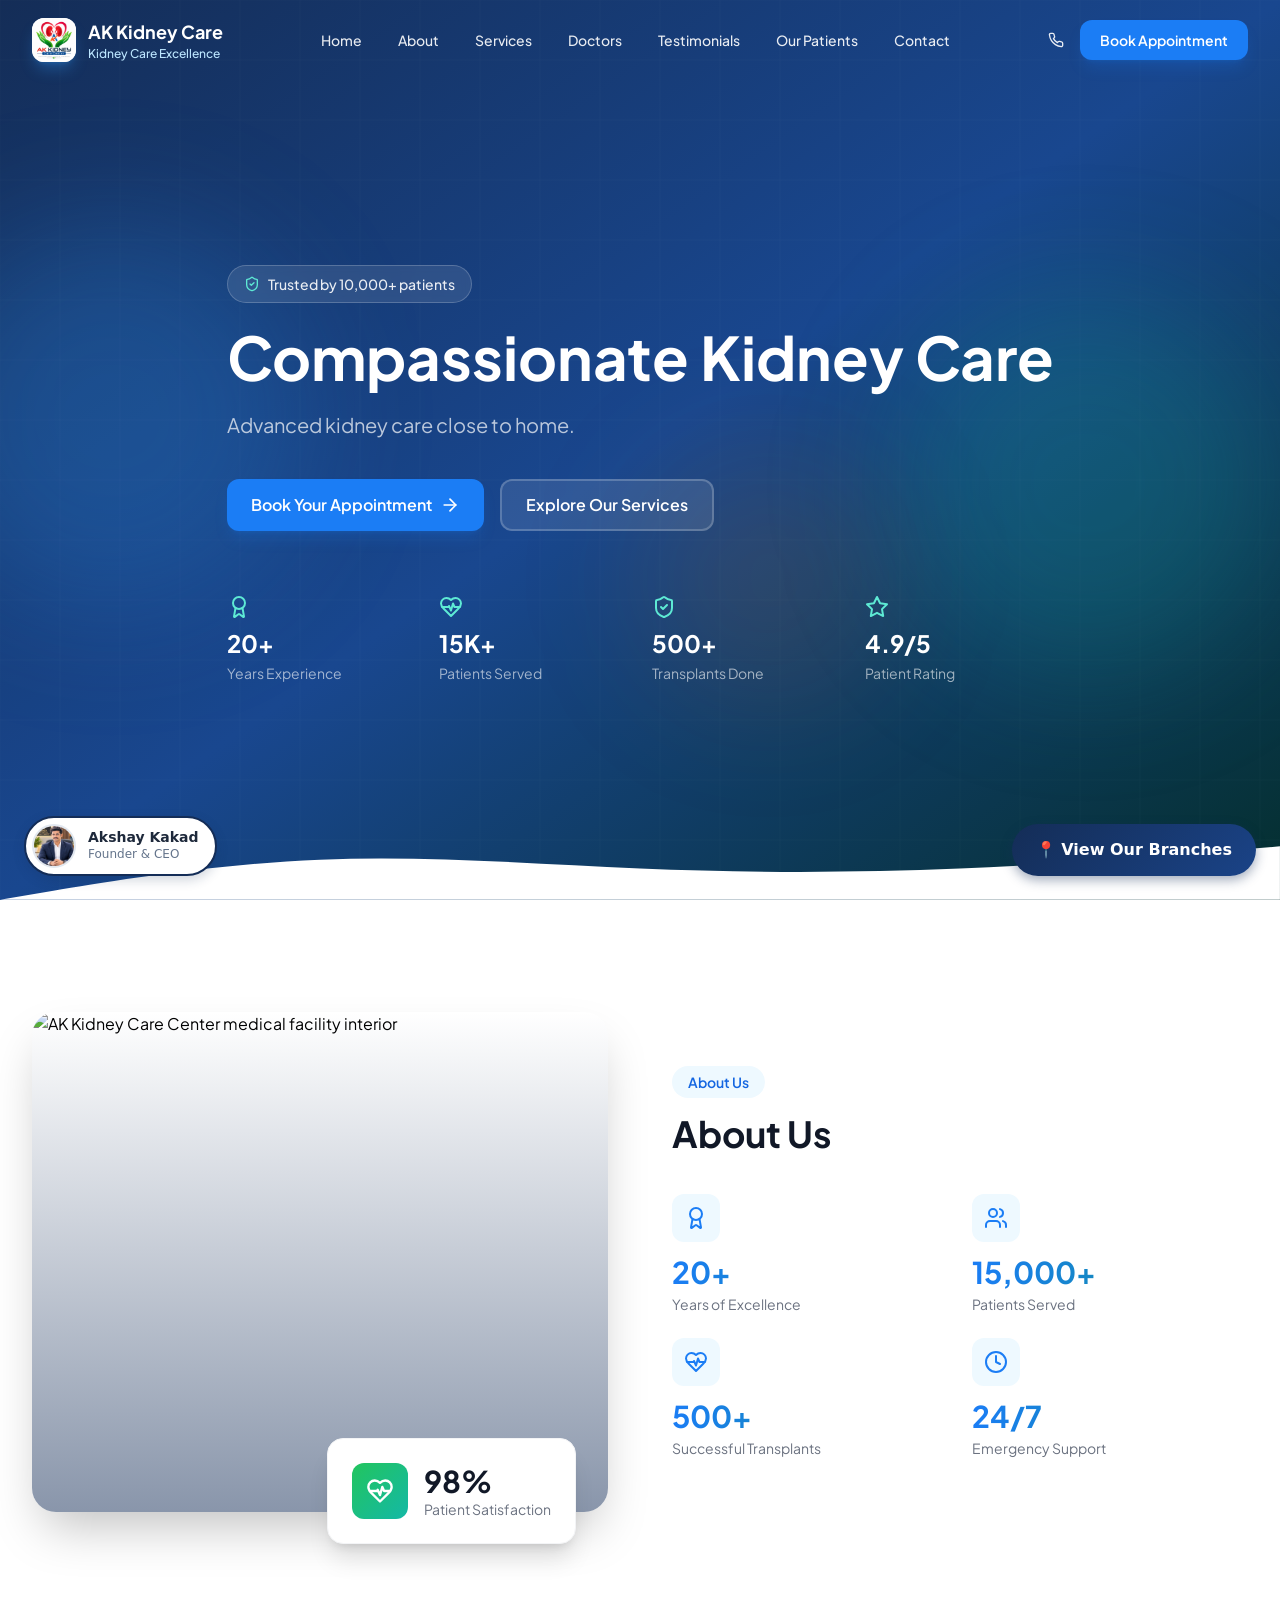
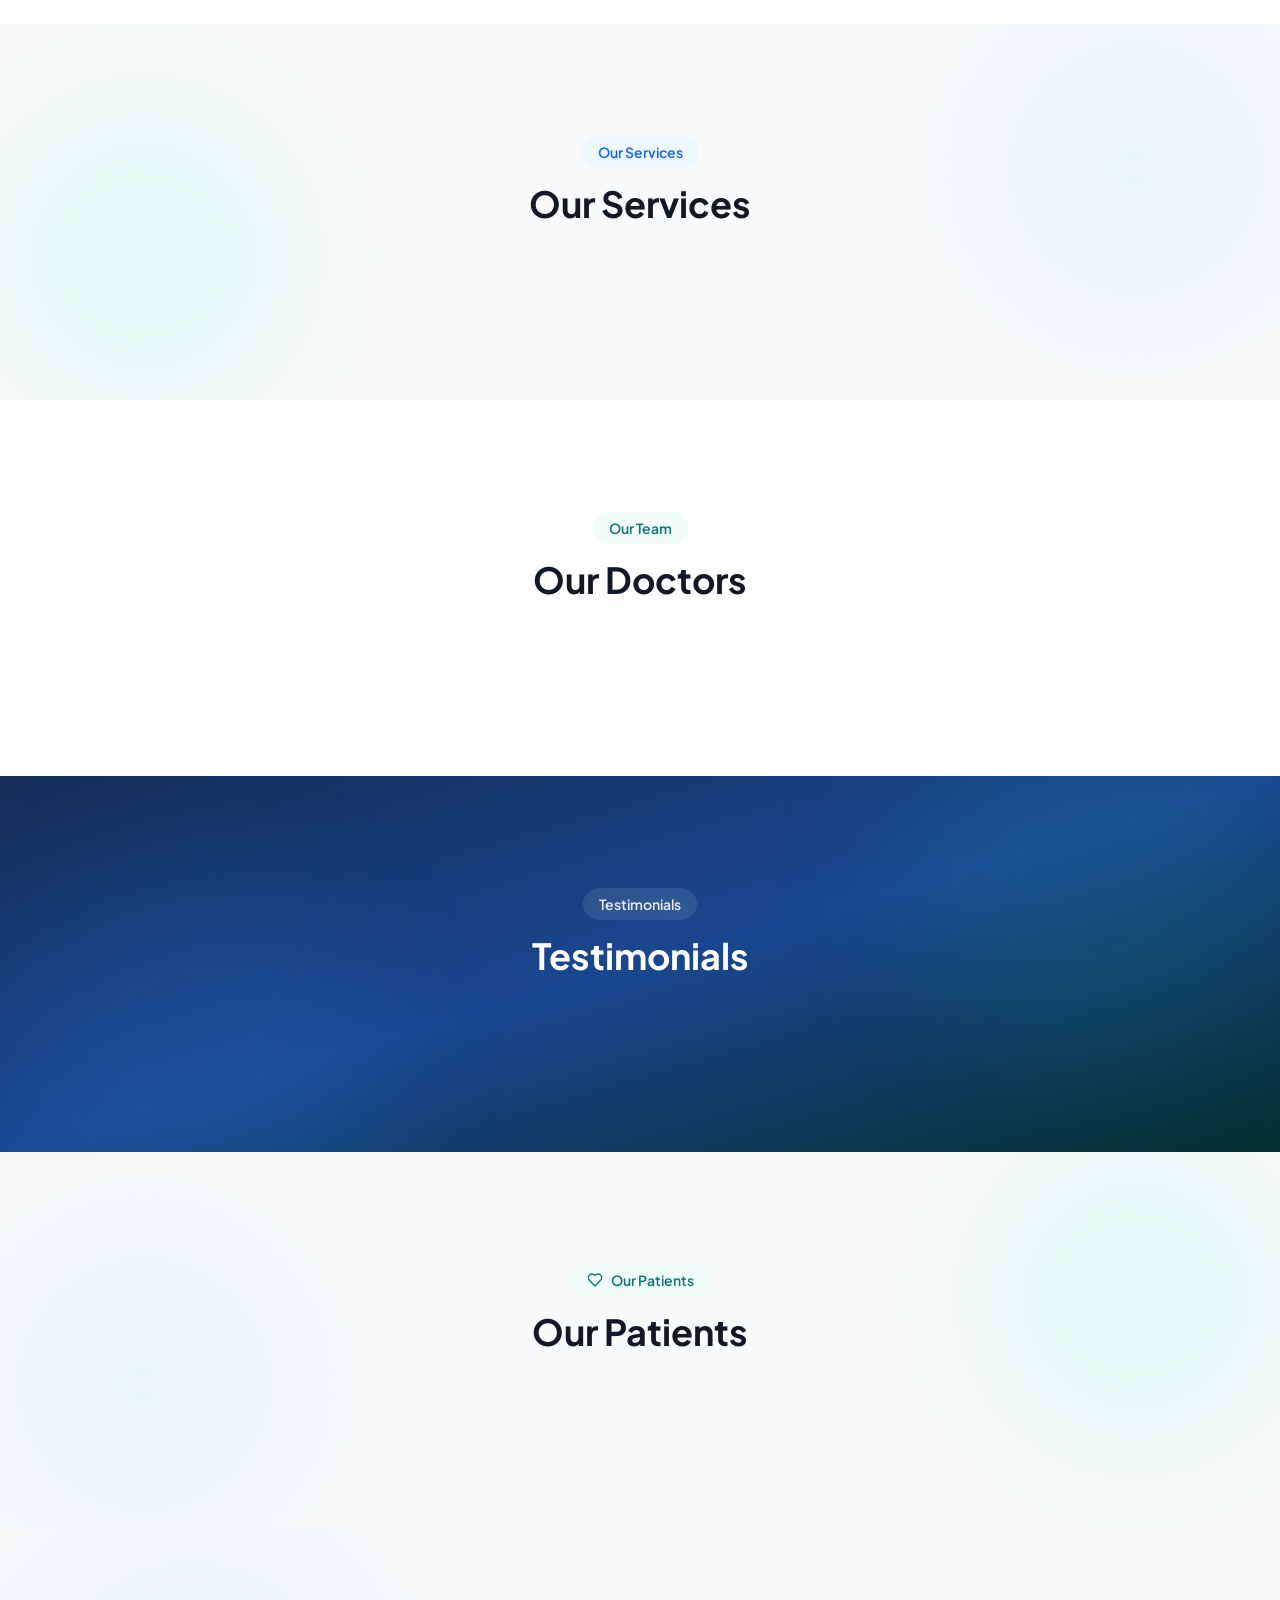
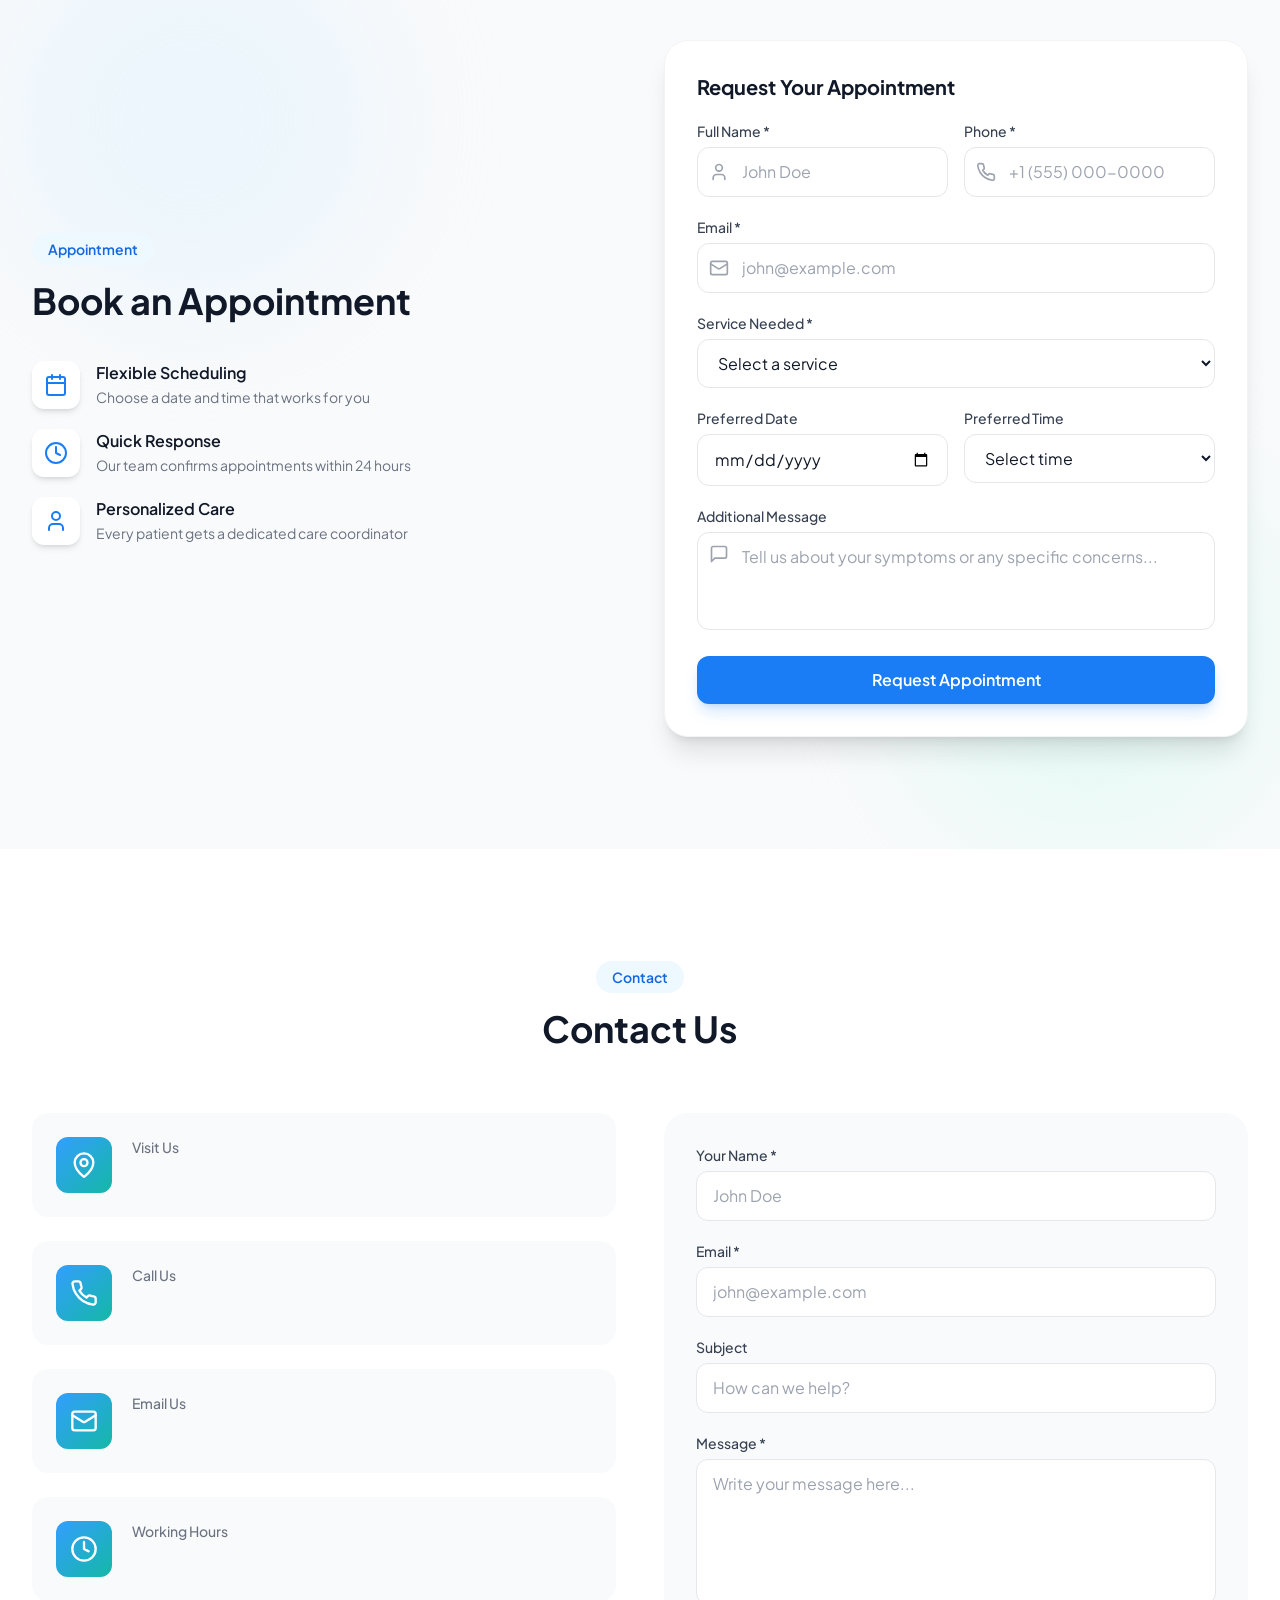
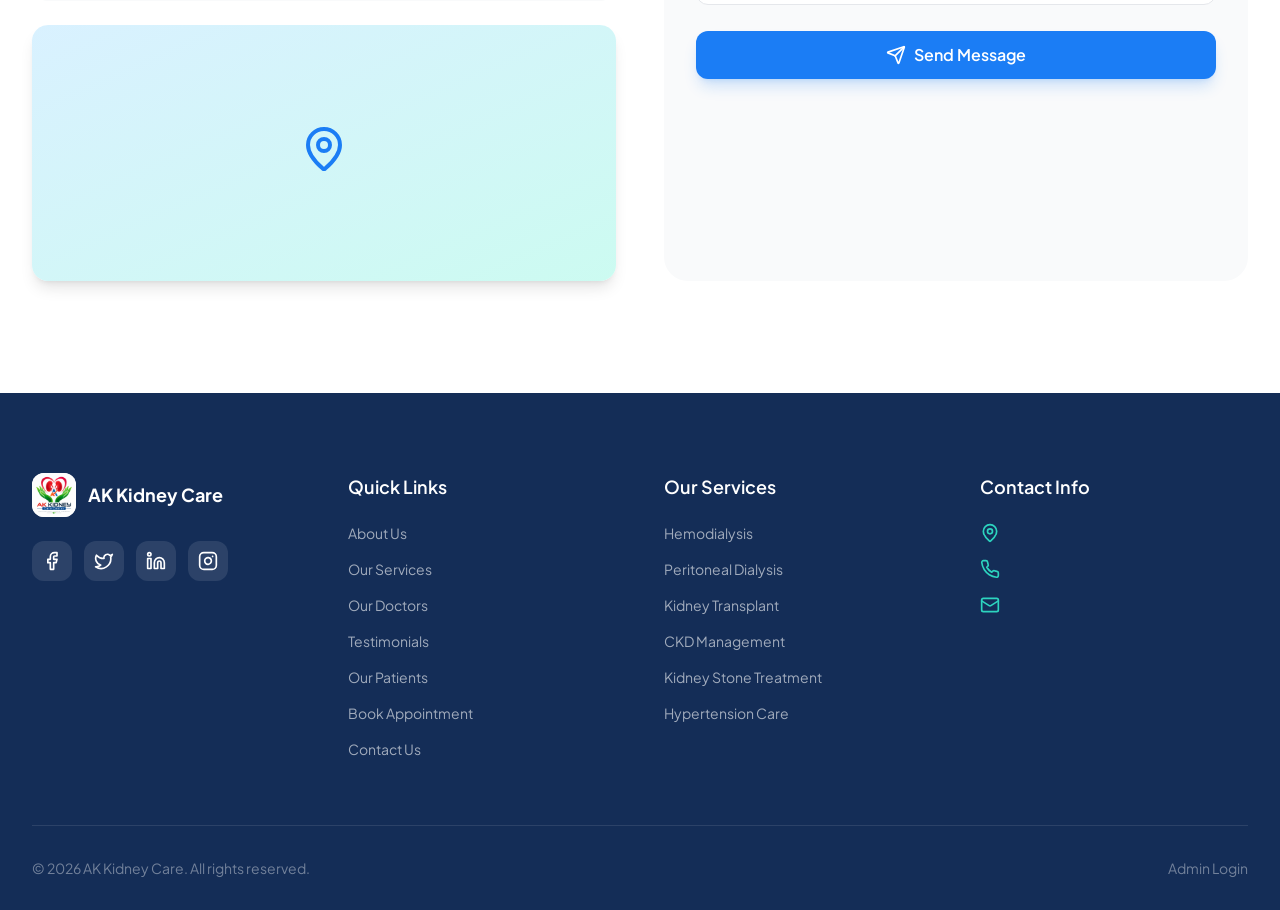
==== index.html @ e8e6748c "go" ====
<!DOCTYPE html><html lang="en"><head>
    <meta charset="utf-8">
    <link rel="icon" type="image/svg+xml" href="images/favicon.svg">
    <meta name="viewport" content="width=device-width, initial-scale=1.0">

    <!-- Primary Meta Tags -->
    <title>AK Kidney Care Center | Compassionate Kidney Care, Dialysis &amp; Transplant</title>
    <meta name="title" content="AK Kidney Care Center | Compassionate Kidney Care, Dialysis &amp; Transplant">
    <meta name="description" content="Advanced kidney care including hemodialysis, peritoneal dialysis, kidney transplant, CKD management, and kidney stone treatment. Expert nephrologists dedicated to your kidney health. 20+ years of excellence.">
    <meta name="keywords" content="kidney care, nephrologist, dialysis, kidney transplant, chronic kidney disease, CKD, hemodialysis, peritoneal dialysis, kidney specialist, kidney stone treatment, hypertension care, diabetic nephropathy">
    <meta name="author" content="AK Kidney Care Center">
    <meta name="robots" content="index, follow">
    <meta name="theme-color" content="#142d57">
    <link rel="canonical" href="/">

    <!-- Open Graph / Facebook -->
    <meta property="og:type" content="website">
    <meta property="og:site_name" content="AK Kidney Care Center">
    <meta property="og:title" content="AK Kidney Care Center | Compassionate Kidney Care, Dialysis &amp; Transplant">
    <meta property="og:description" content="Advanced kidney care including dialysis, transplant, and chronic kidney disease management. Expert nephrologists dedicated to your kidney health. 20+ years of excellence.">
    <meta property="og:url" content="/">
    <meta property="og:image" content="images/favicon.svg">
    <meta property="og:locale" content="en_US">

    <!-- Twitter -->
    <meta name="twitter:card" content="summary_large_image">
    <meta name="twitter:title" content="AK Kidney Care Center | Compassionate Kidney Care">
    <meta name="twitter:description" content="Advanced kidney care including dialysis, transplant, and chronic kidney disease management. Expert nephrologists dedicated to your kidney health.">
    <meta name="twitter:image" content="images/favicon.svg">

    <!-- Preconnect for fonts -->
    <link rel="preconnect" href="https://fonts.googleapis.com">
    <link rel="preconnect" href="https://fonts.gstatic.com" crossorigin="">

    <!-- Structured Data: Medical Business -->
    <script type="application/ld+json">
    {
      "@context": "https://schema.org",
      "@type": "MedicalBusiness",
      "name": "AK Kidney Care Center",
      "description": "Premier nephrology facility offering hemodialysis, peritoneal dialysis, kidney transplant, CKD management, and kidney stone treatment with 20+ years of excellence.",
      "medicalSpecialty": "Nephrology",
      "url": "/",
      "telephone": "+1-555-123-4567",
      "email": "info@akkidneycare.com",
      "address": {
        "@type": "PostalAddress",
        "streetAddress": "123 Medical Center Drive, Suite 200",
        "addressLocality": "Springfield",
        "addressRegion": "IL",
        "postalCode": "62704",
        "addressCountry": "US"
      },
      "openingHoursSpecification": [
        {
          "@type": "OpeningHoursSpecification",
          "dayOfWeek": ["Monday", "Tuesday", "Wednesday", "Thursday", "Friday", "Saturday"],
          "opens": "08:00",
          "closes": "20:00"
        }
      ],
      "areaServed": "Springfield, IL and surrounding areas",
      "priceRange": "$$"
    }
    </script>

    <!-- Structured Data: Medical Services -->
    <script type="application/ld+json">
    {
      "@context": "https://schema.org",
      "@type": "MedicalBusiness",
      "name": "AK Kidney Care Center",
      "hasOfferCatalog": {
        "@type": "OfferCatalog",
        "name": "Kidney Care Services",
        "itemListElement": [
          { "@type": "Offer", "itemOffered": { "@type": "MedicalProcedure", "name": "Hemodialysis" } },
          { "@type": "Offer", "itemOffered": { "@type": "MedicalProcedure", "name": "Peritoneal Dialysis" } },
          { "@type": "Offer", "itemOffered": { "@type": "MedicalProcedure", "name": "Kidney Transplant" } },
          { "@type": "Offer", "itemOffered": { "@type": "MedicalProcedure", "name": "Chronic Kidney Disease Management" } },
          { "@type": "Offer", "itemOffered": { "@type": "MedicalProcedure", "name": "Kidney Stone Treatment" } },
          { "@type": "Offer", "itemOffered": { "@type": "MedicalProcedure", "name": "Hypertension & Diabetes Care" } }
        ]
      }
    }
    </script>

    <!-- Structured Data: FAQ -->
    <script type="application/ld+json">
    {
      "@context": "https://schema.org",
      "@type": "FAQPage",
      "mainEntity": [
        {
          "@type": "Question",
          "name": "What kidney care services does AK Kidney Care Center offer?",
          "acceptedAnswer": { "@type": "Answer", "text": "We offer hemodialysis, peritoneal dialysis, kidney transplant evaluation and follow-up, chronic kidney disease (CKD) management, kidney stone treatment, and hypertension & diabetes care." }
        },
        {
          "@type": "Question",
          "name": "How can I book an appointment?",
          "acceptedAnswer": { "@type": "Answer", "text": "You can book an appointment by using the appointment form on our website, calling us directly, or visiting our center. Our team confirms appointments within 24 hours." }
        },
        {
          "@type": "Question",
          "name": "Do you offer emergency kidney care support?",
          "acceptedAnswer": { "@type": "Answer", "text": "Yes, we provide 24/7 emergency support for our patients. Call our emergency line for urgent kidney care needs." }
        },
        {
          "@type": "Question",
          "name": "What are your operating hours?",
          "acceptedAnswer": { "@type": "Answer", "text": "We are open Monday through Saturday from 8:00 AM to 8:00 PM. Emergency support is available 24/7." }
        }
      ]
    }
    </script>
    <script type="module" src="js/index-ymsTlXBn.js"></script>
    <link rel="stylesheet" crossorigin="" href="css/index-B47H-7tI.css">
  </head>
  <body>
    <div id="root"></div>
  

<style>
  .branches-widget-container {
    position: fixed;
    bottom: 24px;
    right: 24px;
    z-index: 99999;
    font-family: system-ui, -apple-system, sans-serif;
  }
  .branches-widget-button {
    background: linear-gradient(135deg, #142d57, #1a4387);
    color: white;
    border: none;
    border-radius: 50px;
    padding: 14px 24px;
    font-size: 16px;
    font-weight: bold;
    cursor: pointer;
    box-shadow: 0 4px 12px rgba(20, 45, 87, 0.4);
    display: flex;
    align-items: center;
    gap: 8px;
    transition: transform 0.2s, box-shadow 0.2s;
  }
  .branches-widget-button:hover {
    transform: translateY(-2px);
    box-shadow: 0 6px 16px rgba(20, 45, 87, 0.5);
  }
  .branches-popup {
    display: none;
    position: absolute;
    bottom: 70px;
    right: 0;
    width: 320px;
    background: white;
    border-radius: 16px;
    box-shadow: 0 10px 30px rgba(0,0,0,0.15);
    overflow: hidden;
    border: 1px solid #eee;
    animation: slideUp 0.3s ease-out;
  }
  .branches-popup.show {
    display: block;
  }
  @keyframes slideUp {
    from { opacity: 0; transform: translateY(10px); }
    to { opacity: 1; transform: translateY(0); }
  }
  .branches-popup-header {
    background: #142d57;
    color: white;
    padding: 16px;
    font-size: 18px;
    font-weight: bold;
    display: flex;
    justify-content: space-between;
    align-items: center;
  }
  .branches-close-btn {
    background: none;
    border: none;
    color: white;
    font-size: 24px;
    cursor: pointer;
    line-height: 1;
    padding: 0;
  }
  .branches-list {
    max-height: 400px;
    overflow-y: auto;
    padding: 12px;
    display: flex;
    flex-direction: column;
    gap: 12px;
  }
  .branch-item {
    display: flex;
    align-items: flex-start;
    gap: 12px;
    padding: 12px;
    border-radius: 12px;
    background: #f8fafc;
    text-decoration: none;
    color: #334155;
    border: 1px solid #e2e8f0;
    transition: all 0.2s;
  }
  .branch-item:hover {
    background: #eff6ff;
    border-color: #bfdbfe;
    transform: translateY(-1px);
    box-shadow: 0 4px 6px rgba(0,0,0,0.05);
  }
  .branch-icon {
    font-size: 24px;
    margin-top: -2px;
  }
  .branch-details {
    display: flex;
    flex-direction: column;
  }
  .branch-city {
    font-weight: bold;
    color: #142d57;
    font-size: 16px;
    margin-bottom: 4px;
  }
  .branch-address {
    font-size: 13px;
    line-height: 1.4;
  }
  .branch-action {
    margin-top: 8px;
    font-size: 13px;
    color: #2563eb;
    font-weight: 600;
    display: flex;
    align-items: center;
    gap: 4px;
  }
</style>

<div class="branches-widget-container">
  <div class="branches-popup" id="branchesPopup">
    <div class="branches-popup-header">
      📍 Our Branches
      <button class="branches-close-btn" onclick="document.getElementById('branchesPopup').classList.remove('show')">&times;</button>
    </div>
    <div class="branches-list">
      <a href="https://www.google.com/maps/dir/?api=1&destination=H223%2BMR3%2C+Gaykarwadi%2C+Karjat%2C+Maharashtra+414402" target="_blank" class="branch-item">
        <div class="branch-icon">🏥</div>
        <div class="branch-details">
          <span class="branch-city">Karjat Branch</span>
          <span class="branch-address">H223+MR3, Gaykarwadi, Karjat, Maharashtra 414402</span>
          <span class="branch-action">Get Directions &rarr;</span>
        </div>
      </a>
      <a href="https://www.google.com/maps/dir/?api=1&destination=Wadali+Rd%2C+near+BSNL+Office%2C+Shrigonda%2C+Maharashtra+413701" target="_blank" class="branch-item">
        <div class="branch-icon">🏥</div>
        <div class="branch-details">
          <span class="branch-city">Shrigonda Branch</span>
          <span class="branch-address">Wadali Rd, near BSNL Office, Shrigonda, Maharashtra 413701</span>
          <span class="branch-action">Get Directions &rarr;</span>
        </div>
      </a>
      <a href="https://www.google.com/maps/dir/?api=1&destination=FH3P%2BGF6+Mission+Human+Park%2C+Road%2C+behind+Kalpataru+Developers%2C+Lingali%2C+Daund%2C+Maharashtra+413801" target="_blank" class="branch-item">
        <div class="branch-icon">🏥</div>
        <div class="branch-details">
          <span class="branch-city">Daund Branch</span>
          <span class="branch-address">FH3P+GF6 Mission Human Park, Road, behind Kalpataru Developers, Lingali, Daund, Maharashtra 413801</span>
          <span class="branch-action">Get Directions &rarr;</span>
        </div>
      </a>
    </div>
  </div>
  <button class="branches-widget-button" onclick="document.getElementById('branchesPopup').classList.toggle('show')">
    📍 View Our Branches
  </button>
</div>
<style>
  .founder-widget-container {
    position: fixed;
    bottom: 24px;
    left: 24px;
    z-index: 99998;
    font-family: system-ui, -apple-system, sans-serif;
  }
  .founder-widget-button {
    background: white;
    border: 2px solid #142d57;
    border-radius: 50px;
    padding: 6px 16px 6px 6px;
    font-size: 15px;
    font-weight: bold;
    color: #142d57;
    cursor: pointer;
    box-shadow: 0 4px 12px rgba(20, 45, 87, 0.2);
    display: flex;
    align-items: center;
    gap: 12px;
    transition: all 0.2s;
  }
  .founder-widget-button:hover {
    transform: translateY(-2px);
    box-shadow: 0 6px 16px rgba(20, 45, 87, 0.3);
    background: #f8fafc;
  }
  .founder-avatar {
    width: 44px;
    height: 44px;
    border-radius: 50%;
    object-fit: cover;
    border: 2px solid #e2e8f0;
  }
  .founder-info {
    display: flex;
    flex-direction: column;
    align-items: flex-start;
  }
  .founder-name {
    font-size: 14px;
    font-weight: bold;
    line-height: 1.2;
    color: #1e293b;
  }
  .founder-title {
    font-size: 12px;
    color: #64748b;
    font-weight: normal;
  }
  
  .founder-popup {
    display: none;
    position: absolute;
    bottom: 70px;
    left: 0;
    width: 300px;
    background: white;
    border-radius: 16px;
    box-shadow: 0 10px 30px rgba(0,0,0,0.15);
    overflow: hidden;
    border: 1px solid #eee;
    animation: slideUpFounder 0.3s ease-out;
  }
  .founder-popup.show {
    display: block;
  }
  @keyframes slideUpFounder {
    from { opacity: 0; transform: translateY(10px); }
    to { opacity: 1; transform: translateY(0); }
  }
  .founder-popup-header {
    position: relative;
    height: 100px;
    background: linear-gradient(135deg, #142d57, #1a4387);
  }
  .founder-close-btn {
    position: absolute;
    top: 12px;
    right: 12px;
    background: rgba(255,255,255,0.2);
    border: none;
    color: white;
    width: 28px;
    height: 28px;
    border-radius: 50%;
    font-size: 18px;
    cursor: pointer;
    display: flex;
    align-items: center;
    justify-content: center;
    transition: background 0.2s;
  }
  .founder-close-btn:hover {
    background: rgba(255,255,255,0.3);
  }
  .founder-popup-body {
    padding: 0 20px 20px;
    text-align: center;
    margin-top: -50px;
  }
  .founder-popup-avatar {
    width: 96px;
    height: 96px;
    border-radius: 50%;
    object-fit: cover;
    border: 4px solid white;
    box-shadow: 0 4px 10px rgba(0,0,0,0.1);
    margin-bottom: 12px;
    background: white;
  }
  .founder-popup-name {
    font-size: 20px;
    font-weight: bold;
    color: #1e293b;
    margin-bottom: 4px;
  }
  .founder-popup-title {
    font-size: 14px;
    color: #2563eb;
    font-weight: 600;
    margin-bottom: 12px;
  }
  .founder-popup-desc {
    font-size: 14px;
    color: #475569;
    line-height: 1.5;
  }
</style>

<div class="founder-widget-container">
  <div class="founder-popup" id="founderPopup">
    <div class="founder-popup-header">
      <button class="founder-close-btn" onclick="document.getElementById('founderPopup').classList.remove('show')">&times;</button>
    </div>
    <div class="founder-popup-body">
      <img src="images/founder.jpg" alt="Akshay Kakad" class="founder-popup-avatar">
      <div class="founder-popup-name">Akshay Kakad</div>
      <div class="founder-popup-title">Founder & CEO</div>
      <div class="founder-popup-desc">
        Dedicated to providing compassionate and advanced kidney care. Leading AK Kidney Care Centre towards better kidneys and healthier lives.
      </div>
    </div>
  </div>
  <button class="founder-widget-button" onclick="document.getElementById('founderPopup').classList.toggle('show')">
    <img src="images/founder.jpg" alt="Akshay Kakad" class="founder-avatar">
    <div class="founder-info">
      <span class="founder-name">Akshay Kakad</span>
      <span class="founder-title">Founder & CEO</span>
    </div>
  </button>
</div>
<script>
  (function() {
    function toggleWidgets() {
      const isAdmin = window.location.pathname.startsWith('/admin');
      const branchesWidget = document.querySelector('.branches-widget-container');
      const founderWidget = document.querySelector('.founder-widget-container');
      if (branchesWidget) branchesWidget.style.display = isAdmin ? 'none' : 'block';
      if (founderWidget) founderWidget.style.display = isAdmin ? 'none' : 'block';
    }
    
    // Initial check
    toggleWidgets();
    
    // Listen for pushState/replaceState/popstate
    const originalPushState = history.pushState;
    const originalReplaceState = history.replaceState;
    
    history.pushState = function() {
      originalPushState.apply(this, arguments);
      toggleWidgets();
    };
    
    history.replaceState = function() {
      originalReplaceState.apply(this, arguments);
      toggleWidgets();
    };
    
    window.addEventListener('popstate', toggleWidgets);
    
    // MutationObserver fallback just in case
    new MutationObserver(toggleWidgets).observe(document.body, { childList: true, subtree: true });
  })();
</script>
</body></html>
---- css/index-B47H-7tI.css ----
@import"https://fonts.googleapis.com/css2?family=Plus+Jakarta+Sans:wght@300;400;500;600;700;800&display=swap";*,:before,:after{--tw-border-spacing-x: 0;--tw-border-spacing-y: 0;--tw-translate-x: 0;--tw-translate-y: 0;--tw-rotate: 0;--tw-skew-x: 0;--tw-skew-y: 0;--tw-scale-x: 1;--tw-scale-y: 1;--tw-pan-x: ;--tw-pan-y: ;--tw-pinch-zoom: ;--tw-scroll-snap-strictness: proximity;--tw-gradient-from-position: ;--tw-gradient-via-position: ;--tw-gradient-to-position: ;--tw-ordinal: ;--tw-slashed-zero: ;--tw-numeric-figure: ;--tw-numeric-spacing: ;--tw-numeric-fraction: ;--tw-ring-inset: ;--tw-ring-offset-width: 0px;--tw-ring-offset-color: #fff;--tw-ring-color: rgb(59 130 246 / .5);--tw-ring-offset-shadow: 0 0 #0000;--tw-ring-shadow: 0 0 #0000;--tw-shadow: 0 0 #0000;--tw-shadow-colored: 0 0 #0000;--tw-blur: ;--tw-brightness: ;--tw-contrast: ;--tw-grayscale: ;--tw-hue-rotate: ;--tw-invert: ;--tw-saturate: ;--tw-sepia: ;--tw-drop-shadow: ;--tw-backdrop-blur: ;--tw-backdrop-brightness: ;--tw-backdrop-contrast: ;--tw-backdrop-grayscale: ;--tw-backdrop-hue-rotate: ;--tw-backdrop-invert: ;--tw-backdrop-opacity: ;--tw-backdrop-saturate: ;--tw-backdrop-sepia: ;--tw-contain-size: ;--tw-contain-layout: ;--tw-contain-paint: ;--tw-contain-style: }::backdrop{--tw-border-spacing-x: 0;--tw-border-spacing-y: 0;--tw-translate-x: 0;--tw-translate-y: 0;--tw-rotate: 0;--tw-skew-x: 0;--tw-skew-y: 0;--tw-scale-x: 1;--tw-scale-y: 1;--tw-pan-x: ;--tw-pan-y: ;--tw-pinch-zoom: ;--tw-scroll-snap-strictness: proximity;--tw-gradient-from-position: ;--tw-gradient-via-position: ;--tw-gradient-to-position: ;--tw-ordinal: ;--tw-slashed-zero: ;--tw-numeric-figure: ;--tw-numeric-spacing: ;--tw-numeric-fraction: ;--tw-ring-inset: ;--tw-ring-offset-width: 0px;--tw-ring-offset-color: #fff;--tw-ring-color: rgb(59 130 246 / .5);--tw-ring-offset-shadow: 0 0 #0000;--tw-ring-shadow: 0 0 #0000;--tw-shadow: 0 0 #0000;--tw-shadow-colored: 0 0 #0000;--tw-blur: ;--tw-brightness: ;--tw-contrast: ;--tw-grayscale: ;--tw-hue-rotate: ;--tw-invert: ;--tw-saturate: ;--tw-sepia: ;--tw-drop-shadow: ;--tw-backdrop-blur: ;--tw-backdrop-brightness: ;--tw-backdrop-contrast: ;--tw-backdrop-grayscale: ;--tw-backdrop-hue-rotate: ;--tw-backdrop-invert: ;--tw-backdrop-opacity: ;--tw-backdrop-saturate: ;--tw-backdrop-sepia: ;--tw-contain-size: ;--tw-contain-layout: ;--tw-contain-paint: ;--tw-contain-style: }*,:before,:after{box-sizing:border-box;border-width:0;border-style:solid;border-color:#e5e7eb}:before,:after{--tw-content: ""}html,:host{line-height:1.5;-webkit-text-size-adjust:100%;-moz-tab-size:4;-o-tab-size:4;tab-size:4;font-family:Plus Jakarta Sans,system-ui,sans-serif;font-feature-settings:normal;font-variation-settings:normal;-webkit-tap-highlight-color:transparent}body{margin:0;line-height:inherit}hr{height:0;color:inherit;border-top-width:1px}abbr:where([title]){-webkit-text-decoration:underline dotted;text-decoration:underline dotted}h1,h2,h3,h4,h5,h6{font-size:inherit;font-weight:inherit}a{color:inherit;text-decoration:inherit}b,strong{font-weight:bolder}code,kbd,samp,pre{font-family:ui-monospace,SFMono-Regular,Menlo,Monaco,Consolas,Liberation Mono,Courier New,monospace;font-feature-settings:normal;font-variation-settings:normal;font-size:1em}small{font-size:80%}sub,sup{font-size:75%;line-height:0;position:relative;vertical-align:baseline}sub{bottom:-.25em}sup{top:-.5em}table{text-indent:0;border-color:inherit;border-collapse:collapse}button,input,optgroup,select,textarea{font-family:inherit;font-feature-settings:inherit;font-variation-settings:inherit;font-size:100%;font-weight:inherit;line-height:inherit;letter-spacing:inherit;color:inherit;margin:0;padding:0}button,select{text-transform:none}button,input:where([type=button]),input:where([type=reset]),input:where([type=submit]){-webkit-appearance:button;background-color:transparent;background-image:none}:-moz-focusring{outline:auto}:-moz-ui-invalid{box-shadow:none}progress{vertical-align:baseline}::-webkit-inner-spin-button,::-webkit-outer-spin-button{height:auto}[type=search]{-webkit-appearance:textfield;outline-offset:-2px}::-webkit-search-decoration{-webkit-appearance:none}::-webkit-file-upload-button{-webkit-appearance:button;font:inherit}summary{display:list-item}blockquote,dl,dd,h1,h2,h3,h4,h5,h6,hr,figure,p,pre{margin:0}fieldset{margin:0;padding:0}legend{padding:0}ol,ul,menu{list-style:none;margin:0;padding:0}dialog{padding:0}textarea{resize:vertical}input::-moz-placeholder,textarea::-moz-placeholder{opacity:1;color:#9ca3af}input::placeholder,textarea::placeholder{opacity:1;color:#9ca3af}button,[role=button]{cursor:pointer}:disabled{cursor:default}img,svg,video,canvas,audio,iframe,embed,object{display:block;vertical-align:middle}img,video{max-width:100%;height:auto}[hidden]:where(:not([hidden=until-found])){display:none}html{scroll-behavior:smooth}body{font-family:Plus Jakarta Sans,system-ui,sans-serif;-webkit-font-smoothing:antialiased;-moz-osx-font-smoothing:grayscale}h1,h2,h3,h4,h5,h6{line-height:1.2}.container-x{margin-left:auto;margin-right:auto;max-width:80rem;padding-left:1rem;padding-right:1rem}@media (min-width: 640px){.container-x{padding-left:1.5rem;padding-right:1.5rem}}@media (min-width: 1024px){.container-x{padding-left:2rem;padding-right:2rem}}.btn-primary{display:inline-flex;align-items:center;justify-content:center;gap:.5rem;border-radius:.75rem;--tw-bg-opacity: 1;background-color:rgb(27 125 245 / var(--tw-bg-opacity, 1));padding:.75rem 1.5rem;font-weight:600;--tw-text-opacity: 1;color:rgb(255 255 255 / var(--tw-text-opacity, 1));--tw-shadow: 0 10px 15px -3px rgb(0 0 0 / .1), 0 4px 6px -4px rgb(0 0 0 / .1);--tw-shadow-colored: 0 10px 15px -3px var(--tw-shadow-color), 0 4px 6px -4px var(--tw-shadow-color);box-shadow:var(--tw-ring-offset-shadow, 0 0 #0000),var(--tw-ring-shadow, 0 0 #0000),var(--tw-shadow);--tw-shadow-color: rgb(27 125 245 / .2);--tw-shadow: var(--tw-shadow-colored);transition-property:all;transition-timing-function:cubic-bezier(.4,0,.2,1);transition-duration:.3s}.btn-primary:hover{--tw-translate-y: -.125rem;transform:translate(var(--tw-translate-x),var(--tw-translate-y)) rotate(var(--tw-rotate)) skew(var(--tw-skew-x)) skewY(var(--tw-skew-y)) scaleX(var(--tw-scale-x)) scaleY(var(--tw-scale-y));--tw-bg-opacity: 1;background-color:rgb(20 102 225 / var(--tw-bg-opacity, 1));--tw-shadow: 0 20px 25px -5px rgb(0 0 0 / .1), 0 8px 10px -6px rgb(0 0 0 / .1);--tw-shadow-colored: 0 20px 25px -5px var(--tw-shadow-color), 0 8px 10px -6px var(--tw-shadow-color);box-shadow:var(--tw-ring-offset-shadow, 0 0 #0000),var(--tw-ring-shadow, 0 0 #0000),var(--tw-shadow);--tw-shadow-color: rgb(27 125 245 / .3);--tw-shadow: var(--tw-shadow-colored)}.btn-primary:active{--tw-translate-y: 0px;transform:translate(var(--tw-translate-x),var(--tw-translate-y)) rotate(var(--tw-rotate)) skew(var(--tw-skew-x)) skewY(var(--tw-skew-y)) scaleX(var(--tw-scale-x)) scaleY(var(--tw-scale-y))}.btn-secondary{display:inline-flex;align-items:center;justify-content:center;gap:.5rem;border-radius:.75rem;border-width:2px;--tw-border-opacity: 1;border-color:rgb(217 241 255 / var(--tw-border-opacity, 1));--tw-bg-opacity: 1;background-color:rgb(255 255 255 / var(--tw-bg-opacity, 1));padding:.75rem 1.5rem;font-weight:600;--tw-text-opacity: 1;color:rgb(20 102 225 / var(--tw-text-opacity, 1));transition-property:all;transition-timing-function:cubic-bezier(.4,0,.2,1);transition-duration:.3s}.btn-secondary:hover{--tw-border-opacity: 1;border-color:rgb(142 214 255 / var(--tw-border-opacity, 1));--tw-bg-opacity: 1;background-color:rgb(238 249 255 / var(--tw-bg-opacity, 1))}.btn-ghost{display:inline-flex;align-items:center;justify-content:center;gap:.5rem;border-radius:.75rem;padding:.75rem 1.5rem;font-weight:600;--tw-text-opacity: 1;color:rgb(55 65 81 / var(--tw-text-opacity, 1));transition-property:all;transition-timing-function:cubic-bezier(.4,0,.2,1);transition-duration:.3s}.btn-ghost:hover{--tw-bg-opacity: 1;background-color:rgb(243 244 246 / var(--tw-bg-opacity, 1))}.card{border-radius:1rem;border-width:1px;--tw-border-opacity: 1;border-color:rgb(243 244 246 / var(--tw-border-opacity, 1));--tw-bg-opacity: 1;background-color:rgb(255 255 255 / var(--tw-bg-opacity, 1));--tw-shadow: 0 1px 2px 0 rgb(0 0 0 / .05);--tw-shadow-colored: 0 1px 2px 0 var(--tw-shadow-color);box-shadow:var(--tw-ring-offset-shadow, 0 0 #0000),var(--tw-ring-shadow, 0 0 #0000),var(--tw-shadow);transition-property:all;transition-timing-function:cubic-bezier(.4,0,.2,1);transition-duration:.3s}.input-field{width:100%;border-radius:.75rem;border-width:1px;--tw-border-opacity: 1;border-color:rgb(229 231 235 / var(--tw-border-opacity, 1));--tw-bg-opacity: 1;background-color:rgb(255 255 255 / var(--tw-bg-opacity, 1));padding:.75rem 1rem;--tw-text-opacity: 1;color:rgb(17 24 39 / var(--tw-text-opacity, 1))}.input-field::-moz-placeholder{--tw-placeholder-opacity: 1;color:rgb(156 163 175 / var(--tw-placeholder-opacity, 1))}.input-field::placeholder{--tw-placeholder-opacity: 1;color:rgb(156 163 175 / var(--tw-placeholder-opacity, 1))}.input-field{transition-property:all;transition-timing-function:cubic-bezier(.4,0,.2,1);transition-duration:.2s}.input-field:focus{border-color:transparent;outline:2px solid transparent;outline-offset:2px;--tw-ring-offset-shadow: var(--tw-ring-inset) 0 0 0 var(--tw-ring-offset-width) var(--tw-ring-offset-color);--tw-ring-shadow: var(--tw-ring-inset) 0 0 0 calc(2px + var(--tw-ring-offset-width)) var(--tw-ring-color);box-shadow:var(--tw-ring-offset-shadow),var(--tw-ring-shadow),var(--tw-shadow, 0 0 #0000);--tw-ring-opacity: 1;--tw-ring-color: rgb(51 158 255 / var(--tw-ring-opacity, 1))}.section-padding{padding-top:5rem;padding-bottom:5rem}@media (min-width: 1024px){.section-padding{padding-top:7rem;padding-bottom:7rem}}.text-gradient{background-image:linear-gradient(to right,var(--tw-gradient-stops));--tw-gradient-from: #1b7df5 var(--tw-gradient-from-position);--tw-gradient-to: rgb(27 125 245 / 0) var(--tw-gradient-to-position);--tw-gradient-stops: var(--tw-gradient-from), var(--tw-gradient-to);--tw-gradient-to: #0d9488 var(--tw-gradient-to-position);-webkit-background-clip:text;background-clip:text;color:transparent}.sr-only{position:absolute;width:1px;height:1px;padding:0;margin:-1px;overflow:hidden;clip:rect(0,0,0,0);white-space:nowrap;border-width:0}.fixed{position:fixed}.absolute{position:absolute}.relative{position:relative}.sticky{position:sticky}.inset-0{top:0;right:0;bottom:0;left:0}.-bottom-8{bottom:-2rem}.-left-20{left:-5rem}.-left-6{left:-1.5rem}.-right-20{right:-5rem}.-right-4{right:-1rem}.-top-6{top:-1.5rem}.bottom-0{bottom:0}.bottom-1\/4{bottom:25%}.bottom-3{bottom:.75rem}.bottom-4{bottom:1rem}.left-0{left:0}.left-1\/2{left:50%}.left-3{left:.75rem}.left-4{left:1rem}.left-6{left:1.5rem}.right-0{right:0}.right-3{right:.75rem}.right-4{right:1rem}.right-6{right:1.5rem}.top-0{top:0}.top-1\/2{top:50%}.top-1\/4{top:25%}.top-24{top:6rem}.top-3{top:.75rem}.top-4{top:1rem}.-z-10{z-index:-10}.z-10{z-index:10}.z-20{z-index:20}.z-30{z-index:30}.z-40{z-index:40}.z-50{z-index:50}.mx-4{margin-left:1rem;margin-right:1rem}.mx-auto{margin-left:auto;margin-right:auto}.mb-1{margin-bottom:.25rem}.mb-1\.5{margin-bottom:.375rem}.mb-16{margin-bottom:4rem}.mb-2{margin-bottom:.5rem}.mb-3{margin-bottom:.75rem}.mb-4{margin-bottom:1rem}.mb-5{margin-bottom:1.25rem}.mb-6{margin-bottom:1.5rem}.mb-8{margin-bottom:2rem}.ml-auto{margin-left:auto}.mt-0\.5{margin-top:.125rem}.mt-1{margin-top:.25rem}.mt-1\.5{margin-top:.375rem}.mt-10{margin-top:2.5rem}.mt-16{margin-top:4rem}.mt-2{margin-top:.5rem}.mt-3{margin-top:.75rem}.mt-4{margin-top:1rem}.mt-5{margin-top:1.25rem}.mt-6{margin-top:1.5rem}.line-clamp-2{overflow:hidden;display:-webkit-box;-webkit-box-orient:vertical;-webkit-line-clamp:2}.line-clamp-3{overflow:hidden;display:-webkit-box;-webkit-box-orient:vertical;-webkit-line-clamp:3}.block{display:block}.inline-block{display:inline-block}.flex{display:flex}.inline-flex{display:inline-flex}.table{display:table}.grid{display:grid}.hidden{display:none}.h-10{height:2.5rem}.h-11{height:2.75rem}.h-12{height:3rem}.h-14{height:3.5rem}.h-16{height:4rem}.h-2{height:.5rem}.h-20{height:5rem}.h-24{height:6rem}.h-3{height:.75rem}.h-3\.5{height:.875rem}.h-4{height:1rem}.h-44{height:11rem}.h-48{height:12rem}.h-5{height:1.25rem}.h-56{height:14rem}.h-6{height:1.5rem}.h-64{height:16rem}.h-7{height:1.75rem}.h-72{height:18rem}.h-8{height:2rem}.h-80{height:20rem}.h-9{height:2.25rem}.h-96{height:24rem}.h-\[500px\]{height:500px}.h-auto{height:auto}.h-fit{height:-moz-fit-content;height:fit-content}.h-full{height:100%}.h-screen{height:100vh}.max-h-\[90vh\]{max-height:90vh}.min-h-screen{min-height:100vh}.w-10{width:2.5rem}.w-11{width:2.75rem}.w-12{width:3rem}.w-14{width:3.5rem}.w-16{width:4rem}.w-2{width:.5rem}.w-20{width:5rem}.w-24{width:6rem}.w-3{width:.75rem}.w-3\.5{width:.875rem}.w-4{width:1rem}.w-5{width:1.25rem}.w-6{width:1.5rem}.w-64{width:16rem}.w-7{width:1.75rem}.w-72{width:18rem}.w-8{width:2rem}.w-9{width:2.25rem}.w-96{width:24rem}.w-full{width:100%}.min-w-0{min-width:0px}.max-w-2xl{max-width:42rem}.max-w-4xl{max-width:56rem}.max-w-lg{max-width:32rem}.max-w-md{max-width:28rem}.max-w-xs{max-width:20rem}.flex-1{flex:1 1 0%}.flex-shrink-0{flex-shrink:0}.-translate-x-full{--tw-translate-x: -100%;transform:translate(var(--tw-translate-x),var(--tw-translate-y)) rotate(var(--tw-rotate)) skew(var(--tw-skew-x)) skewY(var(--tw-skew-y)) scaleX(var(--tw-scale-x)) scaleY(var(--tw-scale-y))}.-translate-y-1\/2{--tw-translate-y: -50%;transform:translate(var(--tw-translate-x),var(--tw-translate-y)) rotate(var(--tw-rotate)) skew(var(--tw-skew-x)) skewY(var(--tw-skew-y)) scaleX(var(--tw-scale-x)) scaleY(var(--tw-scale-y))}.translate-x-0{--tw-translate-x: 0px;transform:translate(var(--tw-translate-x),var(--tw-translate-y)) rotate(var(--tw-rotate)) skew(var(--tw-skew-x)) skewY(var(--tw-skew-y)) scaleX(var(--tw-scale-x)) scaleY(var(--tw-scale-y))}.transform{transform:translate(var(--tw-translate-x),var(--tw-translate-y)) rotate(var(--tw-rotate)) skew(var(--tw-skew-x)) skewY(var(--tw-skew-y)) scaleX(var(--tw-scale-x)) scaleY(var(--tw-scale-y))}@keyframes fadeIn{0%{opacity:0}to{opacity:1}}.animate-fade-in{animation:fadeIn .6s ease-out}@keyframes fadeInDown{0%{opacity:0;transform:translateY(-30px)}to{opacity:1;transform:translateY(0)}}.animate-fade-in-down{animation:fadeInDown .6s ease-out}@keyframes fadeInUp{0%{opacity:0;transform:translateY(30px)}to{opacity:1;transform:translateY(0)}}.animate-fade-in-up{animation:fadeInUp .6s ease-out}@keyframes float{0%,to{transform:translateY(0)}50%{transform:translateY(-20px)}}.animate-float{animation:float 6s ease-in-out infinite}@keyframes pulse{50%{opacity:.5}}.animate-pulse-slow{animation:pulse 4s ease-in-out infinite}@keyframes scaleIn{0%{opacity:0;transform:scale(.95)}to{opacity:1;transform:scale(1)}}.animate-scale-in{animation:scaleIn .3s ease-out}@keyframes spin{to{transform:rotate(360deg)}}.animate-spin{animation:spin 1s linear infinite}.cursor-default{cursor:default}.cursor-pointer{cursor:pointer}.resize-none{resize:none}.grid-cols-2{grid-template-columns:repeat(2,minmax(0,1fr))}.grid-cols-6{grid-template-columns:repeat(6,minmax(0,1fr))}.flex-col{flex-direction:column}.flex-wrap{flex-wrap:wrap}.items-start{align-items:flex-start}.items-center{align-items:center}.justify-center{justify-content:center}.justify-between{justify-content:space-between}.gap-0\.5{gap:.125rem}.gap-1{gap:.25rem}.gap-1\.5{gap:.375rem}.gap-12{gap:3rem}.gap-16{gap:4rem}.gap-2{gap:.5rem}.gap-3{gap:.75rem}.gap-4{gap:1rem}.gap-5{gap:1.25rem}.gap-6{gap:1.5rem}.gap-8{gap:2rem}.space-y-1>:not([hidden])~:not([hidden]){--tw-space-y-reverse: 0;margin-top:calc(.25rem * calc(1 - var(--tw-space-y-reverse)));margin-bottom:calc(.25rem * var(--tw-space-y-reverse))}.space-y-3>:not([hidden])~:not([hidden]){--tw-space-y-reverse: 0;margin-top:calc(.75rem * calc(1 - var(--tw-space-y-reverse)));margin-bottom:calc(.75rem * var(--tw-space-y-reverse))}.space-y-4>:not([hidden])~:not([hidden]){--tw-space-y-reverse: 0;margin-top:calc(1rem * calc(1 - var(--tw-space-y-reverse)));margin-bottom:calc(1rem * var(--tw-space-y-reverse))}.space-y-5>:not([hidden])~:not([hidden]){--tw-space-y-reverse: 0;margin-top:calc(1.25rem * calc(1 - var(--tw-space-y-reverse)));margin-bottom:calc(1.25rem * var(--tw-space-y-reverse))}.space-y-6>:not([hidden])~:not([hidden]){--tw-space-y-reverse: 0;margin-top:calc(1.5rem * calc(1 - var(--tw-space-y-reverse)));margin-bottom:calc(1.5rem * var(--tw-space-y-reverse))}.space-y-8>:not([hidden])~:not([hidden]){--tw-space-y-reverse: 0;margin-top:calc(2rem * calc(1 - var(--tw-space-y-reverse)));margin-bottom:calc(2rem * var(--tw-space-y-reverse))}.divide-y>:not([hidden])~:not([hidden]){--tw-divide-y-reverse: 0;border-top-width:calc(1px * calc(1 - var(--tw-divide-y-reverse)));border-bottom-width:calc(1px * var(--tw-divide-y-reverse))}.divide-gray-50>:not([hidden])~:not([hidden]){--tw-divide-opacity: 1;border-color:rgb(249 250 251 / var(--tw-divide-opacity, 1))}.overflow-hidden{overflow:hidden}.overflow-x-auto{overflow-x:auto}.overflow-y-auto{overflow-y:auto}.truncate{overflow:hidden;text-overflow:ellipsis;white-space:nowrap}.whitespace-nowrap{white-space:nowrap}.rounded-2xl{border-radius:1rem}.rounded-3xl{border-radius:1.5rem}.rounded-full{border-radius:9999px}.rounded-lg{border-radius:.5rem}.rounded-xl{border-radius:.75rem}.border{border-width:1px}.border-2{border-width:2px}.border-4{border-width:4px}.border-b{border-bottom-width:1px}.border-t{border-top-width:1px}.\!border-white\/20{border-color:#fff3!important}.border-accent-200{--tw-border-opacity: 1;border-color:rgb(255 219 168 / var(--tw-border-opacity, 1))}.border-error-100{--tw-border-opacity: 1;border-color:rgb(254 226 226 / var(--tw-border-opacity, 1))}.border-gray-100{--tw-border-opacity: 1;border-color:rgb(243 244 246 / var(--tw-border-opacity, 1))}.border-gray-200{--tw-border-opacity: 1;border-color:rgb(229 231 235 / var(--tw-border-opacity, 1))}.border-primary-100{--tw-border-opacity: 1;border-color:rgb(217 241 255 / var(--tw-border-opacity, 1))}.border-primary-200{--tw-border-opacity: 1;border-color:rgb(188 230 255 / var(--tw-border-opacity, 1))}.border-primary-500{--tw-border-opacity: 1;border-color:rgb(51 158 255 / var(--tw-border-opacity, 1))}.border-success-100{--tw-border-opacity: 1;border-color:rgb(220 252 231 / var(--tw-border-opacity, 1))}.border-transparent{border-color:transparent}.border-white\/10{border-color:#ffffff1a}.border-white\/20{border-color:#fff3}.border-t-transparent{border-top-color:transparent}.\!bg-white\/10{background-color:#ffffff1a!important}.bg-accent-100{--tw-bg-opacity: 1;background-color:rgb(255 239 212 / var(--tw-bg-opacity, 1))}.bg-accent-500\/10{background-color:#fb840f1a}.bg-black\/50{background-color:#00000080}.bg-black\/60{background-color:#0009}.bg-error-100{--tw-bg-opacity: 1;background-color:rgb(254 226 226 / var(--tw-bg-opacity, 1))}.bg-error-50{--tw-bg-opacity: 1;background-color:rgb(254 242 242 / var(--tw-bg-opacity, 1))}.bg-error-500\/90{background-color:#ef4444e6}.bg-gray-100{--tw-bg-opacity: 1;background-color:rgb(243 244 246 / var(--tw-bg-opacity, 1))}.bg-gray-50{--tw-bg-opacity: 1;background-color:rgb(249 250 251 / var(--tw-bg-opacity, 1))}.bg-primary-100{--tw-bg-opacity: 1;background-color:rgb(217 241 255 / var(--tw-bg-opacity, 1))}.bg-primary-100\/40{background-color:#d9f1ff66}.bg-primary-100\/50{background-color:#d9f1ff80}.bg-primary-50{--tw-bg-opacity: 1;background-color:rgb(238 249 255 / var(--tw-bg-opacity, 1))}.bg-primary-50\/30{background-color:#eef9ff4d}.bg-primary-50\/50{background-color:#eef9ff80}.bg-primary-500{--tw-bg-opacity: 1;background-color:rgb(51 158 255 / var(--tw-bg-opacity, 1))}.bg-primary-500\/10{background-color:#339eff1a}.bg-primary-500\/20{background-color:#339eff33}.bg-primary-600{--tw-bg-opacity: 1;background-color:rgb(27 125 245 / var(--tw-bg-opacity, 1))}.bg-primary-950{--tw-bg-opacity: 1;background-color:rgb(20 45 87 / var(--tw-bg-opacity, 1))}.bg-secondary-100{--tw-bg-opacity: 1;background-color:rgb(204 251 241 / var(--tw-bg-opacity, 1))}.bg-secondary-100\/40{background-color:#ccfbf166}.bg-secondary-100\/50{background-color:#ccfbf180}.bg-secondary-50{--tw-bg-opacity: 1;background-color:rgb(240 253 250 / var(--tw-bg-opacity, 1))}.bg-secondary-500\/10{background-color:#14b8a61a}.bg-secondary-500\/20{background-color:#14b8a633}.bg-success-100{--tw-bg-opacity: 1;background-color:rgb(220 252 231 / var(--tw-bg-opacity, 1))}.bg-success-50{--tw-bg-opacity: 1;background-color:rgb(240 253 244 / var(--tw-bg-opacity, 1))}.bg-success-500\/90{background-color:#22c55ee6}.bg-transparent{background-color:transparent}.bg-white{--tw-bg-opacity: 1;background-color:rgb(255 255 255 / var(--tw-bg-opacity, 1))}.bg-white\/10{background-color:#ffffff1a}.bg-white\/20{background-color:#fff3}.bg-white\/5{background-color:#ffffff0d}.bg-white\/90{background-color:#ffffffe6}.bg-gradient-to-br{background-image:linear-gradient(to bottom right,var(--tw-gradient-stops))}.bg-gradient-to-t{background-image:linear-gradient(to top,var(--tw-gradient-stops))}.bg-grid-pattern{background-image:url("data:image/svg+xml,%3Csvg width='60' height='60' xmlns='http://www.w3.org/2000/svg'%3E%3Cpath d='M0 0h60v60H0z' fill='none' stroke='rgba(255,255,255,0.05)' stroke-width='1'/%3E%3C/svg%3E")}.from-accent-500{--tw-gradient-from: #fb840f var(--tw-gradient-from-position);--tw-gradient-to: rgb(251 132 15 / 0) var(--tw-gradient-to-position);--tw-gradient-stops: var(--tw-gradient-from), var(--tw-gradient-to)}.from-primary-100{--tw-gradient-from: #d9f1ff var(--tw-gradient-from-position);--tw-gradient-to: rgb(217 241 255 / 0) var(--tw-gradient-to-position);--tw-gradient-stops: var(--tw-gradient-from), var(--tw-gradient-to)}.from-primary-500{--tw-gradient-from: #339eff var(--tw-gradient-from-position);--tw-gradient-to: rgb(51 158 255 / 0) var(--tw-gradient-to-position);--tw-gradient-stops: var(--tw-gradient-from), var(--tw-gradient-to)}.from-primary-950{--tw-gradient-from: #142d57 var(--tw-gradient-from-position);--tw-gradient-to: rgb(20 45 87 / 0) var(--tw-gradient-to-position);--tw-gradient-stops: var(--tw-gradient-from), var(--tw-gradient-to)}.from-primary-950\/50{--tw-gradient-from: rgb(20 45 87 / .5) var(--tw-gradient-from-position);--tw-gradient-to: rgb(20 45 87 / 0) var(--tw-gradient-to-position);--tw-gradient-stops: var(--tw-gradient-from), var(--tw-gradient-to)}.from-primary-950\/60{--tw-gradient-from: rgb(20 45 87 / .6) var(--tw-gradient-from-position);--tw-gradient-to: rgb(20 45 87 / 0) var(--tw-gradient-to-position);--tw-gradient-stops: var(--tw-gradient-from), var(--tw-gradient-to)}.from-primary-950\/70{--tw-gradient-from: rgb(20 45 87 / .7) var(--tw-gradient-from-position);--tw-gradient-to: rgb(20 45 87 / 0) var(--tw-gradient-to-position);--tw-gradient-stops: var(--tw-gradient-from), var(--tw-gradient-to)}.from-primary-950\/80{--tw-gradient-from: rgb(20 45 87 / .8) var(--tw-gradient-from-position);--tw-gradient-to: rgb(20 45 87 / 0) var(--tw-gradient-to-position);--tw-gradient-stops: var(--tw-gradient-from), var(--tw-gradient-to)}.from-secondary-500{--tw-gradient-from: #14b8a6 var(--tw-gradient-from-position);--tw-gradient-to: rgb(20 184 166 / 0) var(--tw-gradient-to-position);--tw-gradient-stops: var(--tw-gradient-from), var(--tw-gradient-to)}.from-success-500{--tw-gradient-from: #22c55e var(--tw-gradient-from-position);--tw-gradient-to: rgb(34 197 94 / 0) var(--tw-gradient-to-position);--tw-gradient-stops: var(--tw-gradient-from), var(--tw-gradient-to)}.via-primary-900{--tw-gradient-to: rgb(25 71 143 / 0) var(--tw-gradient-to-position);--tw-gradient-stops: var(--tw-gradient-from), #19478f var(--tw-gradient-via-position), var(--tw-gradient-to)}.via-transparent{--tw-gradient-to: rgb(0 0 0 / 0) var(--tw-gradient-to-position);--tw-gradient-stops: var(--tw-gradient-from), transparent var(--tw-gradient-via-position), var(--tw-gradient-to)}.to-accent-600{--tw-gradient-to: #ec6707 var(--tw-gradient-to-position)}.to-primary-600{--tw-gradient-to: #1b7df5 var(--tw-gradient-to-position)}.to-secondary-100{--tw-gradient-to: #ccfbf1 var(--tw-gradient-to-position)}.to-secondary-500{--tw-gradient-to: #14b8a6 var(--tw-gradient-to-position)}.to-secondary-600{--tw-gradient-to: #0d9488 var(--tw-gradient-to-position)}.to-secondary-950{--tw-gradient-to: #042f2e var(--tw-gradient-to-position)}.to-success-600{--tw-gradient-to: #16a34a var(--tw-gradient-to-position)}.to-transparent{--tw-gradient-to: transparent var(--tw-gradient-to-position)}.fill-current{fill:currentColor}.object-cover{-o-object-fit:cover;object-fit:cover}.p-1{padding:.25rem}.p-12{padding:3rem}.p-2{padding:.5rem}.p-3{padding:.75rem}.p-4{padding:1rem}.p-5{padding:1.25rem}.p-6{padding:1.5rem}.p-8{padding:2rem}.\!px-4{padding-left:1rem!important;padding-right:1rem!important}.\!px-5{padding-left:1.25rem!important;padding-right:1.25rem!important}.\!py-2{padding-top:.5rem!important;padding-bottom:.5rem!important}.\!py-2\.5{padding-top:.625rem!important;padding-bottom:.625rem!important}.px-2\.5{padding-left:.625rem;padding-right:.625rem}.px-3{padding-left:.75rem;padding-right:.75rem}.px-4{padding-left:1rem;padding-right:1rem}.px-6{padding-left:1.5rem;padding-right:1.5rem}.py-0\.5{padding-top:.125rem;padding-bottom:.125rem}.py-1{padding-top:.25rem;padding-bottom:.25rem}.py-1\.5{padding-top:.375rem;padding-bottom:.375rem}.py-12{padding-top:3rem;padding-bottom:3rem}.py-16{padding-top:4rem;padding-bottom:4rem}.py-2{padding-top:.5rem;padding-bottom:.5rem}.py-2\.5{padding-top:.625rem;padding-bottom:.625rem}.py-20{padding-top:5rem;padding-bottom:5rem}.py-3{padding-top:.75rem;padding-bottom:.75rem}.py-4{padding-top:1rem;padding-bottom:1rem}.pb-16{padding-bottom:4rem}.pb-3{padding-bottom:.75rem}.pb-8{padding-bottom:2rem}.pl-11{padding-left:2.75rem}.pr-11{padding-right:2.75rem}.pt-20{padding-top:5rem}.pt-28{padding-top:7rem}.pt-8{padding-top:2rem}.text-left{text-align:left}.text-center{text-align:center}.text-right{text-align:right}.text-2xl{font-size:1.5rem;line-height:2rem}.text-3xl{font-size:1.875rem;line-height:2.25rem}.text-4xl{font-size:2.25rem;line-height:2.5rem}.text-lg{font-size:1.125rem;line-height:1.75rem}.text-sm{font-size:.875rem;line-height:1.25rem}.text-xl{font-size:1.25rem;line-height:1.75rem}.text-xs{font-size:.75rem;line-height:1rem}.font-bold{font-weight:700}.font-medium{font-weight:500}.font-semibold{font-weight:600}.uppercase{text-transform:uppercase}.capitalize{text-transform:capitalize}.leading-relaxed{line-height:1.625}.leading-tight{line-height:1.25}.tracking-wider{letter-spacing:.05em}.tracking-widest{letter-spacing:.1em}.\!text-white{--tw-text-opacity: 1 !important;color:rgb(255 255 255 / var(--tw-text-opacity, 1))!important}.text-accent-400{--tw-text-opacity: 1;color:rgb(255 160 55 / var(--tw-text-opacity, 1))}.text-accent-600{--tw-text-opacity: 1;color:rgb(236 103 7 / var(--tw-text-opacity, 1))}.text-accent-700{--tw-text-opacity: 1;color:rgb(196 76 8 / var(--tw-text-opacity, 1))}.text-error-600{--tw-text-opacity: 1;color:rgb(220 38 38 / var(--tw-text-opacity, 1))}.text-error-700{--tw-text-opacity: 1;color:rgb(185 28 28 / var(--tw-text-opacity, 1))}.text-gray-200{--tw-text-opacity: 1;color:rgb(229 231 235 / var(--tw-text-opacity, 1))}.text-gray-400{--tw-text-opacity: 1;color:rgb(156 163 175 / var(--tw-text-opacity, 1))}.text-gray-500{--tw-text-opacity: 1;color:rgb(107 114 128 / var(--tw-text-opacity, 1))}.text-gray-600{--tw-text-opacity: 1;color:rgb(75 85 99 / var(--tw-text-opacity, 1))}.text-gray-700{--tw-text-opacity: 1;color:rgb(55 65 81 / var(--tw-text-opacity, 1))}.text-gray-900{--tw-text-opacity: 1;color:rgb(17 24 39 / var(--tw-text-opacity, 1))}.text-primary-200{--tw-text-opacity: 1;color:rgb(188 230 255 / var(--tw-text-opacity, 1))}.text-primary-600{--tw-text-opacity: 1;color:rgb(27 125 245 / var(--tw-text-opacity, 1))}.text-primary-700{--tw-text-opacity: 1;color:rgb(20 102 225 / var(--tw-text-opacity, 1))}.text-secondary-300{--tw-text-opacity: 1;color:rgb(94 234 212 / var(--tw-text-opacity, 1))}.text-secondary-400{--tw-text-opacity: 1;color:rgb(45 212 191 / var(--tw-text-opacity, 1))}.text-secondary-400\/50{color:#2dd4bf80}.text-secondary-600{--tw-text-opacity: 1;color:rgb(13 148 136 / var(--tw-text-opacity, 1))}.text-secondary-700{--tw-text-opacity: 1;color:rgb(15 118 110 / var(--tw-text-opacity, 1))}.text-success-600{--tw-text-opacity: 1;color:rgb(22 163 74 / var(--tw-text-opacity, 1))}.text-success-700{--tw-text-opacity: 1;color:rgb(21 128 61 / var(--tw-text-opacity, 1))}.text-white{--tw-text-opacity: 1;color:rgb(255 255 255 / var(--tw-text-opacity, 1))}.text-white\/30{color:#ffffff4d}.text-white\/40{color:#fff6}.text-white\/50{color:#ffffff80}.text-white\/60{color:#fff9}.text-white\/70{color:#ffffffb3}.text-white\/80{color:#fffc}.text-white\/90{color:#ffffffe6}.opacity-20{opacity:.2}.opacity-30{opacity:.3}.shadow-2xl{--tw-shadow: 0 25px 50px -12px rgb(0 0 0 / .25);--tw-shadow-colored: 0 25px 50px -12px var(--tw-shadow-color);box-shadow:var(--tw-ring-offset-shadow, 0 0 #0000),var(--tw-ring-shadow, 0 0 #0000),var(--tw-shadow)}.shadow-lg{--tw-shadow: 0 10px 15px -3px rgb(0 0 0 / .1), 0 4px 6px -4px rgb(0 0 0 / .1);--tw-shadow-colored: 0 10px 15px -3px var(--tw-shadow-color), 0 4px 6px -4px var(--tw-shadow-color);box-shadow:var(--tw-ring-offset-shadow, 0 0 #0000),var(--tw-ring-shadow, 0 0 #0000),var(--tw-shadow)}.shadow-md{--tw-shadow: 0 4px 6px -1px rgb(0 0 0 / .1), 0 2px 4px -2px rgb(0 0 0 / .1);--tw-shadow-colored: 0 4px 6px -1px var(--tw-shadow-color), 0 2px 4px -2px var(--tw-shadow-color);box-shadow:var(--tw-ring-offset-shadow, 0 0 #0000),var(--tw-ring-shadow, 0 0 #0000),var(--tw-shadow)}.shadow-sm{--tw-shadow: 0 1px 2px 0 rgb(0 0 0 / .05);--tw-shadow-colored: 0 1px 2px 0 var(--tw-shadow-color);box-shadow:var(--tw-ring-offset-shadow, 0 0 #0000),var(--tw-ring-shadow, 0 0 #0000),var(--tw-shadow)}.shadow-xl{--tw-shadow: 0 20px 25px -5px rgb(0 0 0 / .1), 0 8px 10px -6px rgb(0 0 0 / .1);--tw-shadow-colored: 0 20px 25px -5px var(--tw-shadow-color), 0 8px 10px -6px var(--tw-shadow-color);box-shadow:var(--tw-ring-offset-shadow, 0 0 #0000),var(--tw-ring-shadow, 0 0 #0000),var(--tw-shadow)}.shadow-black\/5{--tw-shadow-color: rgb(0 0 0 / .05);--tw-shadow: var(--tw-shadow-colored)}.shadow-primary-500\/30{--tw-shadow-color: rgb(51 158 255 / .3);--tw-shadow: var(--tw-shadow-colored)}.shadow-primary-600\/30{--tw-shadow-color: rgb(27 125 245 / .3);--tw-shadow: var(--tw-shadow-colored)}.blur-3xl{--tw-blur: blur(64px);filter:var(--tw-blur) var(--tw-brightness) var(--tw-contrast) var(--tw-grayscale) var(--tw-hue-rotate) var(--tw-invert) var(--tw-saturate) var(--tw-sepia) var(--tw-drop-shadow)}.filter{filter:var(--tw-blur) var(--tw-brightness) var(--tw-contrast) var(--tw-grayscale) var(--tw-hue-rotate) var(--tw-invert) var(--tw-saturate) var(--tw-sepia) var(--tw-drop-shadow)}.backdrop-blur-sm{--tw-backdrop-blur: blur(4px);-webkit-backdrop-filter:var(--tw-backdrop-blur) var(--tw-backdrop-brightness) var(--tw-backdrop-contrast) var(--tw-backdrop-grayscale) var(--tw-backdrop-hue-rotate) var(--tw-backdrop-invert) var(--tw-backdrop-opacity) var(--tw-backdrop-saturate) var(--tw-backdrop-sepia);backdrop-filter:var(--tw-backdrop-blur) var(--tw-backdrop-brightness) var(--tw-backdrop-contrast) var(--tw-backdrop-grayscale) var(--tw-backdrop-hue-rotate) var(--tw-backdrop-invert) var(--tw-backdrop-opacity) var(--tw-backdrop-saturate) var(--tw-backdrop-sepia)}.transition-all{transition-property:all;transition-timing-function:cubic-bezier(.4,0,.2,1);transition-duration:.15s}.transition-colors{transition-property:color,background-color,border-color,text-decoration-color,fill,stroke;transition-timing-function:cubic-bezier(.4,0,.2,1);transition-duration:.15s}.transition-transform{transition-property:transform;transition-timing-function:cubic-bezier(.4,0,.2,1);transition-duration:.15s}.duration-200{transition-duration:.2s}.duration-300{transition-duration:.3s}.duration-500{transition-duration:.5s}.scrollbar-hide{-ms-overflow-style:none;scrollbar-width:none}.scrollbar-hide::-webkit-scrollbar{display:none}.glass{background:#ffffffb3;backdrop-filter:blur(12px);-webkit-backdrop-filter:blur(12px)}::-webkit-scrollbar{width:10px;height:10px}::-webkit-scrollbar-track{background:#f1f5f9}::-webkit-scrollbar-thumb{background:#cbd5e1;border-radius:5px}::-webkit-scrollbar-thumb:hover{background:#94a3b8}.hover\:-translate-y-1:hover{--tw-translate-y: -.25rem;transform:translate(var(--tw-translate-x),var(--tw-translate-y)) rotate(var(--tw-rotate)) skew(var(--tw-skew-x)) skewY(var(--tw-skew-y)) scaleX(var(--tw-scale-x)) scaleY(var(--tw-scale-y))}.hover\:\!border-white\/30:hover{border-color:#ffffff4d!important}.hover\:border-primary-300:hover{--tw-border-opacity: 1;border-color:rgb(142 214 255 / var(--tw-border-opacity, 1))}.hover\:\!bg-white\/20:hover{background-color:#fff3!important}.hover\:bg-error-100:hover{--tw-bg-opacity: 1;background-color:rgb(254 226 226 / var(--tw-bg-opacity, 1))}.hover\:bg-error-500\/20:hover{background-color:#ef444433}.hover\:bg-gray-100:hover{--tw-bg-opacity: 1;background-color:rgb(243 244 246 / var(--tw-bg-opacity, 1))}.hover\:bg-gray-200:hover{--tw-bg-opacity: 1;background-color:rgb(229 231 235 / var(--tw-bg-opacity, 1))}.hover\:bg-gray-50:hover{--tw-bg-opacity: 1;background-color:rgb(249 250 251 / var(--tw-bg-opacity, 1))}.hover\:bg-primary-100:hover{--tw-bg-opacity: 1;background-color:rgb(217 241 255 / var(--tw-bg-opacity, 1))}.hover\:bg-primary-50:hover{--tw-bg-opacity: 1;background-color:rgb(238 249 255 / var(--tw-bg-opacity, 1))}.hover\:bg-primary-50\/50:hover{background-color:#eef9ff80}.hover\:bg-primary-500:hover{--tw-bg-opacity: 1;background-color:rgb(51 158 255 / var(--tw-bg-opacity, 1))}.hover\:bg-success-100:hover{--tw-bg-opacity: 1;background-color:rgb(220 252 231 / var(--tw-bg-opacity, 1))}.hover\:bg-white\/10:hover{background-color:#ffffff1a}.hover\:bg-white\/30:hover{background-color:#ffffff4d}.hover\:text-error-600:hover{--tw-text-opacity: 1;color:rgb(220 38 38 / var(--tw-text-opacity, 1))}.hover\:text-gray-600:hover{--tw-text-opacity: 1;color:rgb(75 85 99 / var(--tw-text-opacity, 1))}.hover\:text-primary-600:hover{--tw-text-opacity: 1;color:rgb(27 125 245 / var(--tw-text-opacity, 1))}.hover\:text-primary-700:hover{--tw-text-opacity: 1;color:rgb(20 102 225 / var(--tw-text-opacity, 1))}.hover\:text-white:hover{--tw-text-opacity: 1;color:rgb(255 255 255 / var(--tw-text-opacity, 1))}.hover\:text-white\/80:hover{color:#fffc}.hover\:shadow-lg:hover{--tw-shadow: 0 10px 15px -3px rgb(0 0 0 / .1), 0 4px 6px -4px rgb(0 0 0 / .1);--tw-shadow-colored: 0 10px 15px -3px var(--tw-shadow-color), 0 4px 6px -4px var(--tw-shadow-color);box-shadow:var(--tw-ring-offset-shadow, 0 0 #0000),var(--tw-ring-shadow, 0 0 #0000),var(--tw-shadow)}.hover\:shadow-xl:hover{--tw-shadow: 0 20px 25px -5px rgb(0 0 0 / .1), 0 8px 10px -6px rgb(0 0 0 / .1);--tw-shadow-colored: 0 20px 25px -5px var(--tw-shadow-color), 0 8px 10px -6px var(--tw-shadow-color);box-shadow:var(--tw-ring-offset-shadow, 0 0 #0000),var(--tw-ring-shadow, 0 0 #0000),var(--tw-shadow)}.hover\:shadow-primary-100\/50:hover{--tw-shadow-color: rgb(217 241 255 / .5);--tw-shadow: var(--tw-shadow-colored)}.focus\:not-sr-only:focus{position:static;width:auto;height:auto;padding:0;margin:0;overflow:visible;clip:auto;white-space:normal}.focus\:fixed:focus{position:fixed}.focus\:left-4:focus{left:1rem}.focus\:top-4:focus{top:1rem}.focus\:z-\[100\]:focus{z-index:100}.focus\:rounded-lg:focus{border-radius:.5rem}.focus\:bg-primary-600:focus{--tw-bg-opacity: 1;background-color:rgb(27 125 245 / var(--tw-bg-opacity, 1))}.focus\:px-4:focus{padding-left:1rem;padding-right:1rem}.focus\:py-2:focus{padding-top:.5rem;padding-bottom:.5rem}.focus\:text-sm:focus{font-size:.875rem;line-height:1.25rem}.focus\:font-medium:focus{font-weight:500}.focus\:text-white:focus{--tw-text-opacity: 1;color:rgb(255 255 255 / var(--tw-text-opacity, 1))}.disabled\:cursor-not-allowed:disabled{cursor:not-allowed}.disabled\:opacity-50:disabled{opacity:.5}.disabled\:opacity-60:disabled{opacity:.6}.group:hover .group-hover\:translate-x-1{--tw-translate-x: .25rem;transform:translate(var(--tw-translate-x),var(--tw-translate-y)) rotate(var(--tw-rotate)) skew(var(--tw-skew-x)) skewY(var(--tw-skew-y)) scaleX(var(--tw-scale-x)) scaleY(var(--tw-scale-y))}.group:hover .group-hover\:scale-105{--tw-scale-x: 1.05;--tw-scale-y: 1.05;transform:translate(var(--tw-translate-x),var(--tw-translate-y)) rotate(var(--tw-rotate)) skew(var(--tw-skew-x)) skewY(var(--tw-skew-y)) scaleX(var(--tw-scale-x)) scaleY(var(--tw-scale-y))}.group:hover .group-hover\:scale-110{--tw-scale-x: 1.1;--tw-scale-y: 1.1;transform:translate(var(--tw-translate-x),var(--tw-translate-y)) rotate(var(--tw-rotate)) skew(var(--tw-skew-x)) skewY(var(--tw-skew-y)) scaleX(var(--tw-scale-x)) scaleY(var(--tw-scale-y))}.group:hover .group-hover\:gap-3{gap:.75rem}.group:hover .group-hover\:bg-primary-100{--tw-bg-opacity: 1;background-color:rgb(217 241 255 / var(--tw-bg-opacity, 1))}@media (min-width: 640px){.sm\:right-8{right:2rem}.sm\:block{display:block}.sm\:grid-cols-2{grid-template-columns:repeat(2,minmax(0,1fr))}.sm\:grid-cols-4{grid-template-columns:repeat(4,minmax(0,1fr))}.sm\:flex-row{flex-direction:row}.sm\:text-5xl{font-size:3rem;line-height:1}}@media (min-width: 768px){.md\:table-cell{display:table-cell}.md\:grid-cols-2{grid-template-columns:repeat(2,minmax(0,1fr))}}@media (min-width: 1024px){.lg\:sticky{position:sticky}.lg\:col-span-1{grid-column:span 1 / span 1}.lg\:flex{display:flex}.lg\:table-cell{display:table-cell}.lg\:hidden{display:none}.lg\:translate-x-0{--tw-translate-x: 0px;transform:translate(var(--tw-translate-x),var(--tw-translate-y)) rotate(var(--tw-rotate)) skew(var(--tw-skew-x)) skewY(var(--tw-skew-y)) scaleX(var(--tw-scale-x)) scaleY(var(--tw-scale-y))}.lg\:grid-cols-2{grid-template-columns:repeat(2,minmax(0,1fr))}.lg\:grid-cols-3{grid-template-columns:repeat(3,minmax(0,1fr))}.lg\:grid-cols-4{grid-template-columns:repeat(4,minmax(0,1fr))}.lg\:grid-cols-\[1fr_400px\]{grid-template-columns:1fr 400px}.lg\:grid-cols-\[220px_1fr\]{grid-template-columns:220px 1fr}.lg\:flex-col{flex-direction:column}.lg\:p-8{padding:2rem}.lg\:text-4xl{font-size:2.25rem;line-height:2.5rem}.lg\:text-6xl{font-size:3.75rem;line-height:1}.lg\:text-xl{font-size:1.25rem;line-height:1.75rem}}
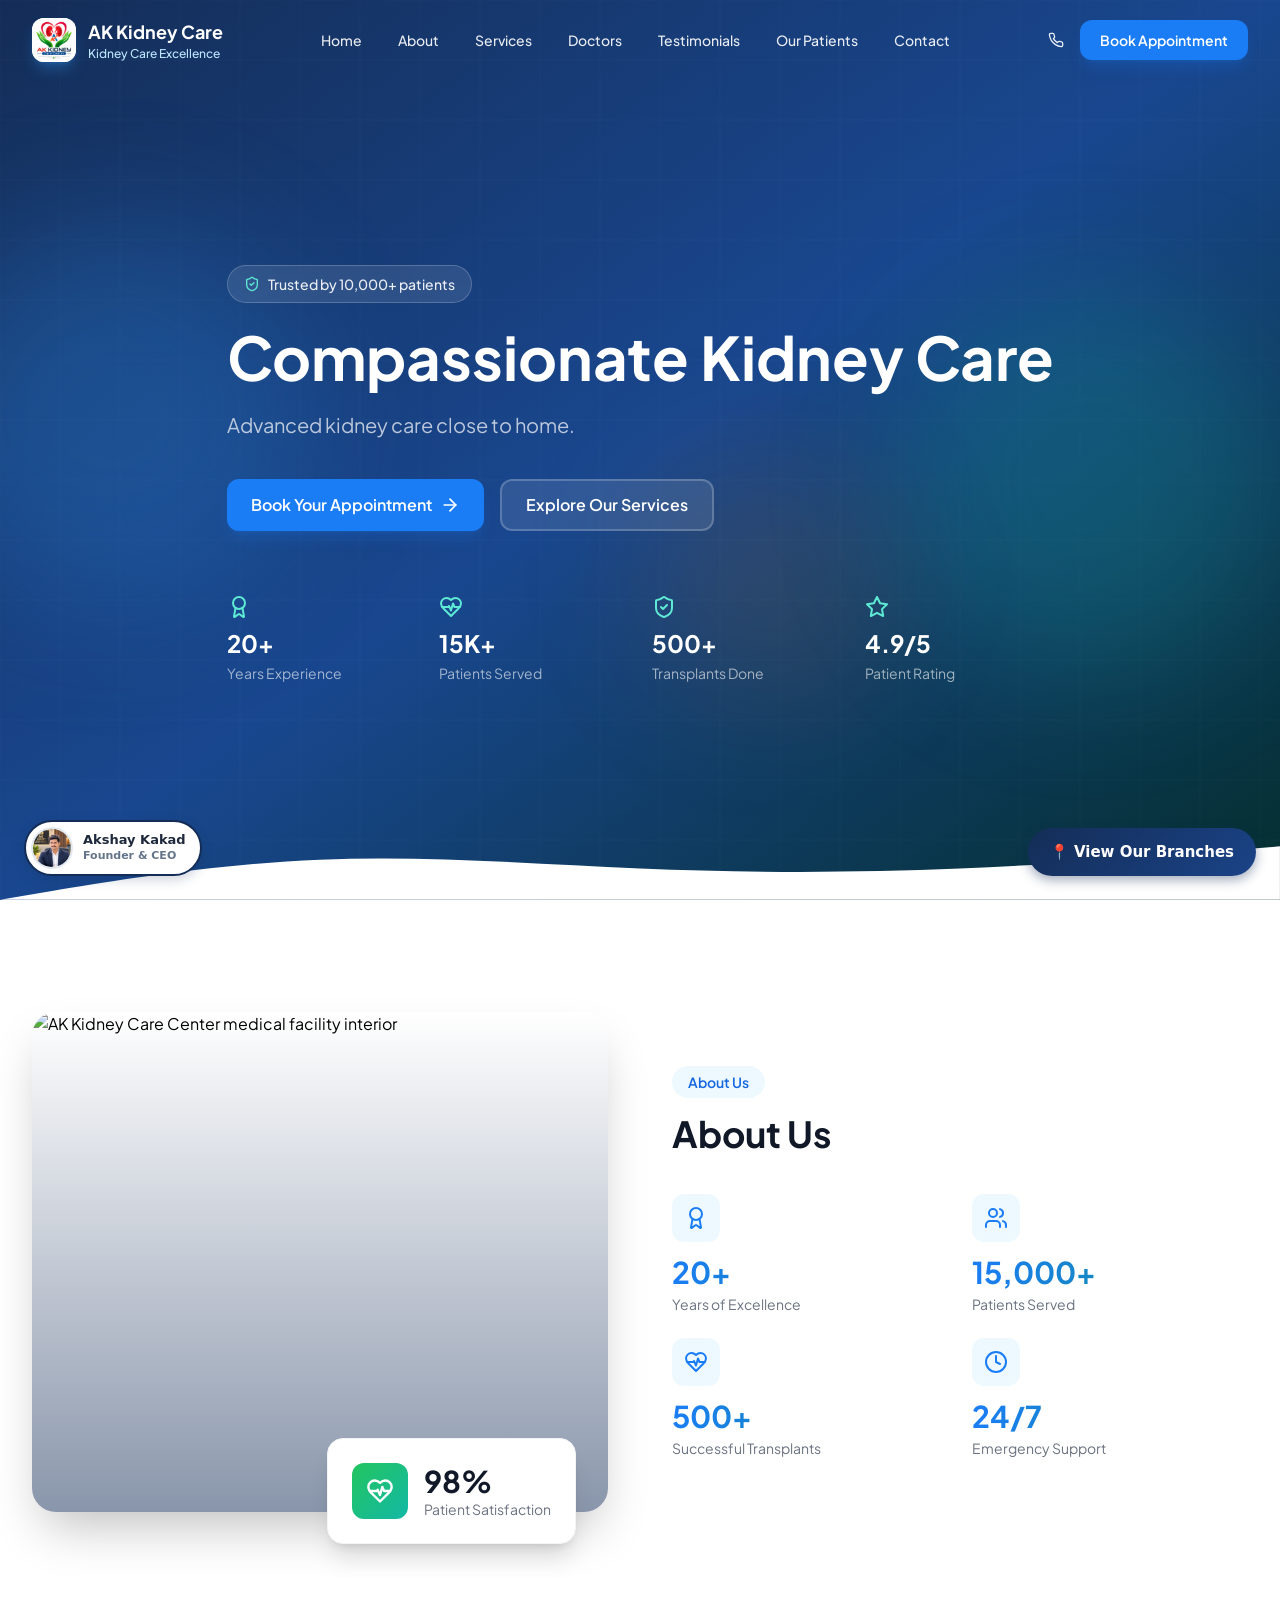
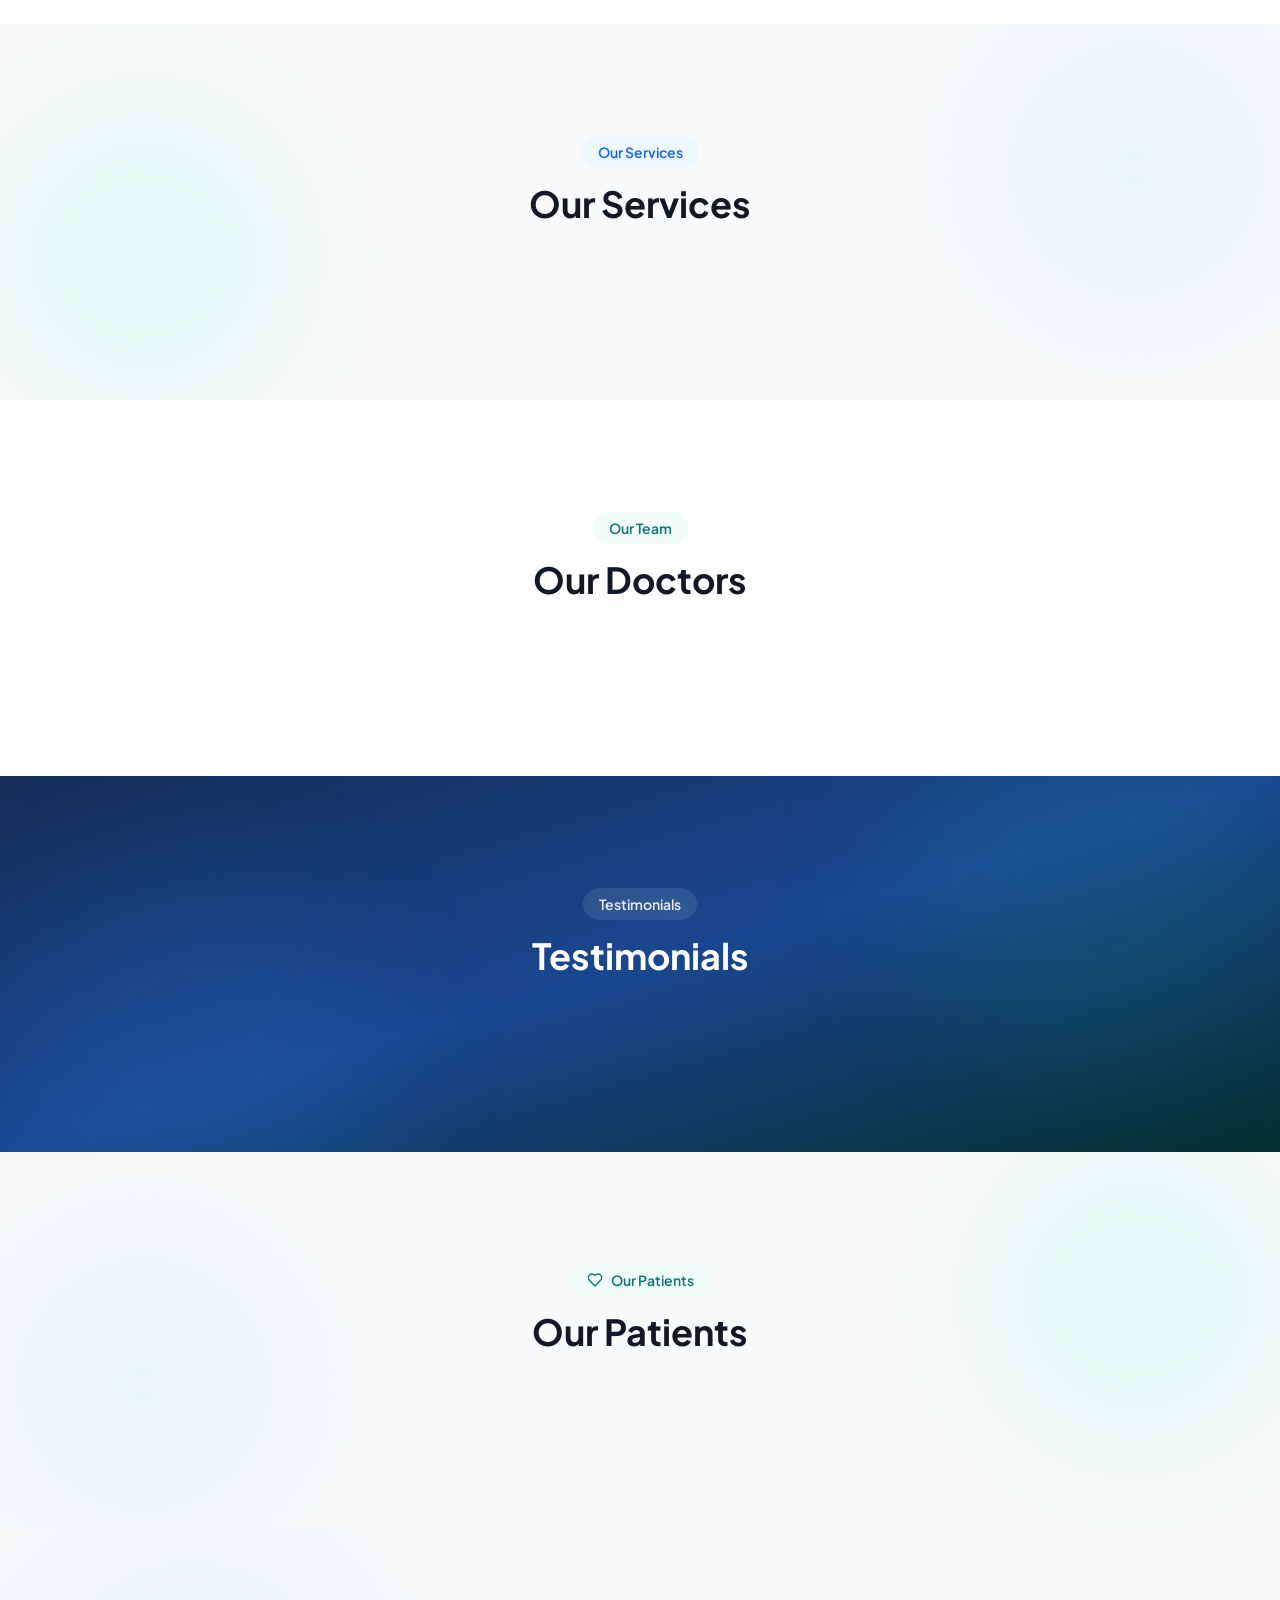
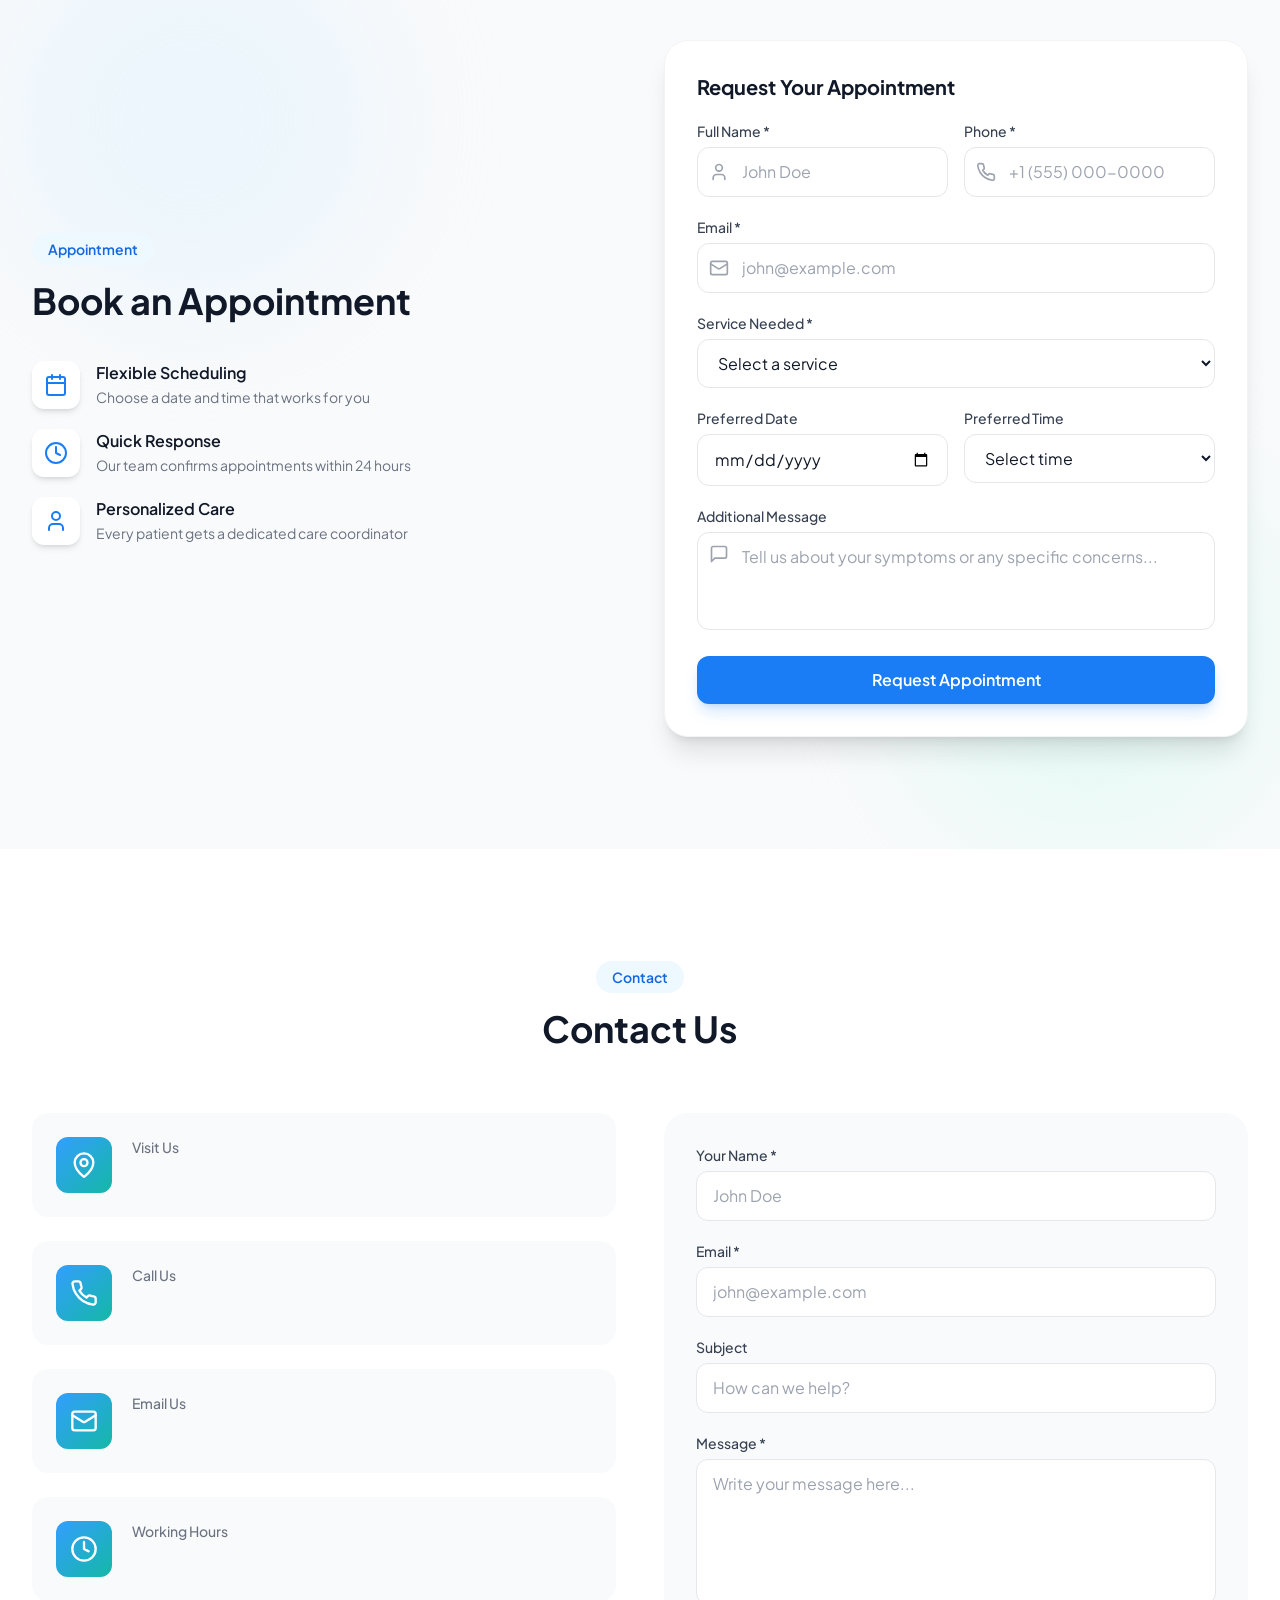
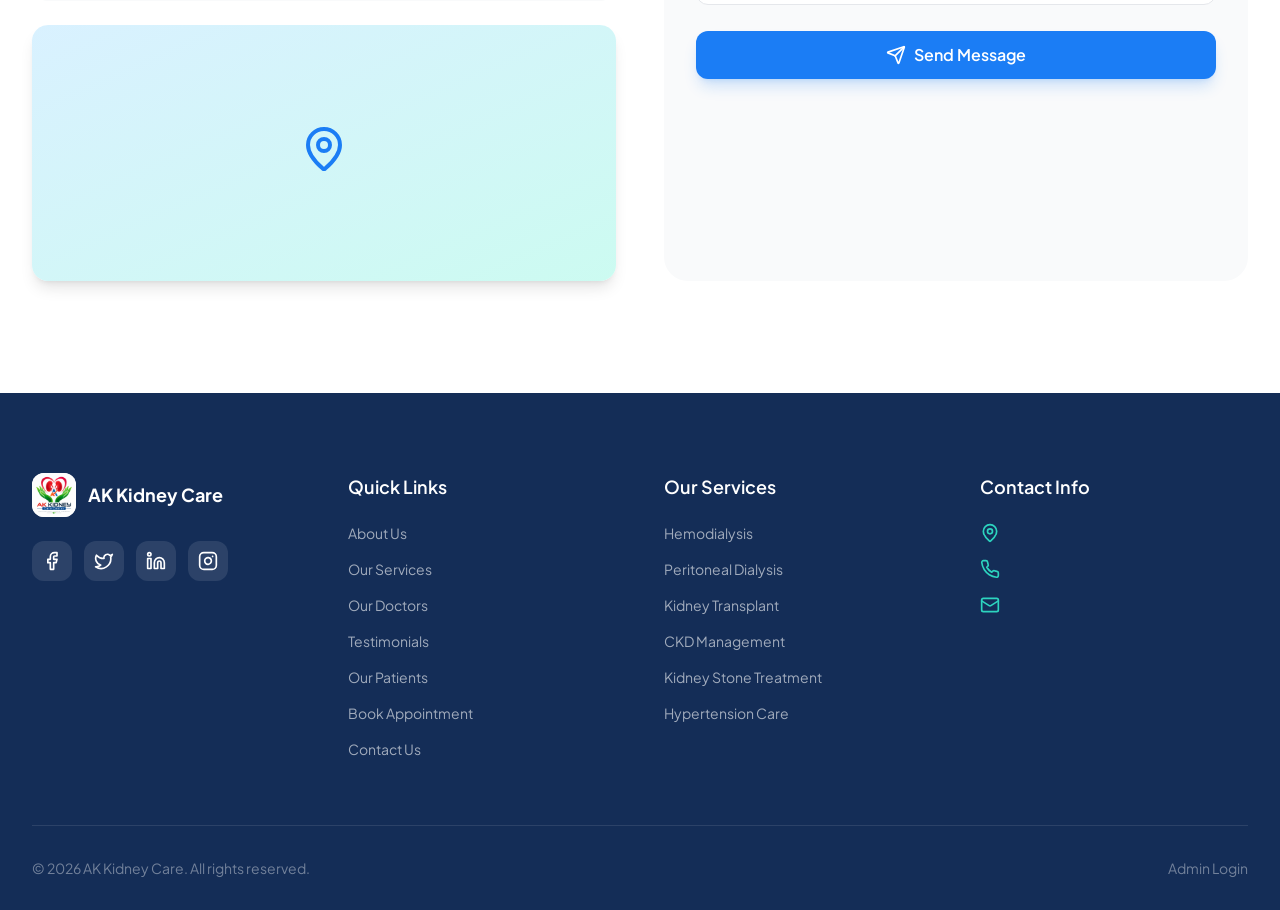
==== commit 42084b6e: "SEO: clean metadata, JSON-LD, robots.txt, sitemap, vercel.json, mobile widgets fix" ====
--- a/index.html
+++ b/index.html
@@ -1,468 +1,444 @@
-<!DOCTYPE html><html lang="en"><head>
-    <meta charset="utf-8">
-    <link rel="icon" type="image/svg+xml" href="images/favicon.svg">
-    <meta name="viewport" content="width=device-width, initial-scale=1.0">
-
-    <!-- Primary Meta Tags -->
-    <title>AK Kidney Care Center | Compassionate Kidney Care, Dialysis &amp; Transplant</title>
-    <meta name="title" content="AK Kidney Care Center | Compassionate Kidney Care, Dialysis &amp; Transplant">
-    <meta name="description" content="Advanced kidney care including hemodialysis, peritoneal dialysis, kidney transplant, CKD management, and kidney stone treatment. Expert nephrologists dedicated to your kidney health. 20+ years of excellence.">
-    <meta name="keywords" content="kidney care, nephrologist, dialysis, kidney transplant, chronic kidney disease, CKD, hemodialysis, peritoneal dialysis, kidney specialist, kidney stone treatment, hypertension care, diabetic nephropathy">
-    <meta name="author" content="AK Kidney Care Center">
-    <meta name="robots" content="index, follow">
-    <meta name="theme-color" content="#142d57">
-    <link rel="canonical" href="/">
-
-    <!-- Open Graph / Facebook -->
-    <meta property="og:type" content="website">
-    <meta property="og:site_name" content="AK Kidney Care Center">
-    <meta property="og:title" content="AK Kidney Care Center | Compassionate Kidney Care, Dialysis &amp; Transplant">
-    <meta property="og:description" content="Advanced kidney care including dialysis, transplant, and chronic kidney disease management. Expert nephrologists dedicated to your kidney health. 20+ years of excellence.">
-    <meta property="og:url" content="/">
-    <meta property="og:image" content="images/favicon.svg">
-    <meta property="og:locale" content="en_US">
-
-    <!-- Twitter -->
-    <meta name="twitter:card" content="summary_large_image">
-    <meta name="twitter:title" content="AK Kidney Care Center | Compassionate Kidney Care">
-    <meta name="twitter:description" content="Advanced kidney care including dialysis, transplant, and chronic kidney disease management. Expert nephrologists dedicated to your kidney health.">
-    <meta name="twitter:image" content="images/favicon.svg">
-
-    <!-- Preconnect for fonts -->
-    <link rel="preconnect" href="https://fonts.googleapis.com">
-    <link rel="preconnect" href="https://fonts.gstatic.com" crossorigin="">
-
-    <!-- Structured Data: Medical Business -->
-    <script type="application/ld+json">
+<!DOCTYPE html>
+<html lang="en">
+<head>
+  <meta charset="utf-8">
+  <meta name="viewport" content="width=device-width, initial-scale=1.0">
+
+  <!--
+    =================================================================
+    DEPLOYMENT STEP REQUIRED:
+    After deploying to Vercel/your host, replace every occurrence of
+    SITE_DOMAIN with your real production domain (e.g. akkidneycarecentre.in).
+    Files to update: index.html, sitemap.xml, robots.txt
+    =================================================================
+  -->
+
+  <!-- Favicon -->
+  <link rel="icon" type="image/svg+xml" href="/images/favicon.svg">
+
+  <!-- Primary Meta Tags -->
+  <title>AK Kidney Care Center | Kidney Specialist &amp; Dialysis Care in Maharashtra</title>
+  <meta name="title" content="AK Kidney Care Center | Kidney Specialist &amp; Dialysis Care in Maharashtra">
+  <meta name="description" content="AK Kidney Care Center provides kidney care, nephrology consultation, dialysis, CKD management and kidney health services in Karjat, Shrigonda and Daund, Maharashtra.">
+  <meta name="author" content="AK Kidney Care Center">
+  <meta name="robots" content="index, follow">
+  <meta name="googlebot" content="index, follow">
+  <meta name="theme-color" content="#142d57">
+  <meta http-equiv="content-language" content="en-IN">
+
+  <!-- Canonical -->
+  <link rel="canonical" href="https://SITE_DOMAIN/">
+
+  <!-- Open Graph -->
+  <meta property="og:type" content="website">
+  <meta property="og:site_name" content="AK Kidney Care Center">
+  <meta property="og:locale" content="en_IN">
+  <meta property="og:title" content="AK Kidney Care Center | Kidney Specialist &amp; Dialysis Care in Maharashtra">
+  <meta property="og:description" content="AK Kidney Care Center provides kidney care, nephrology consultation, dialysis, CKD management and kidney health services in Karjat, Shrigonda and Daund, Maharashtra.">
+  <meta property="og:url" content="https://SITE_DOMAIN/">
+  <meta property="og:image" content="https://SITE_DOMAIN/images/og-image.jpg">
+  <meta property="og:image:width" content="1200">
+  <meta property="og:image:height" content="630">
+  <meta property="og:image:alt" content="AK Kidney Care Center - Kidney Specialist and Dialysis Care in Maharashtra">
+
+  <!-- Twitter / X -->
+  <meta name="twitter:card" content="summary_large_image">
+  <meta name="twitter:title" content="AK Kidney Care Center | Kidney Specialist &amp; Dialysis Care in Maharashtra">
+  <meta name="twitter:description" content="AK Kidney Care Center provides kidney care, nephrology consultation, dialysis, CKD management and kidney health services in Karjat, Shrigonda and Daund, Maharashtra.">
+  <meta name="twitter:image" content="https://SITE_DOMAIN/images/og-image.jpg">
+
+  <!-- Preconnect for fonts -->
+  <link rel="preconnect" href="https://fonts.googleapis.com">
+  <link rel="preconnect" href="https://fonts.gstatic.com" crossorigin>
+
+  <!-- Structured Data: MedicalOrganization -->
+  <script type="application/ld+json">
+  {
+    "@context": "https://schema.org",
+    "@type": "MedicalOrganization",
+    "name": "AK Kidney Care Center",
+    "medicalSpecialty": "Nephrology",
+    "url": "https://SITE_DOMAIN/",
+    "logo": "https://SITE_DOMAIN/images/logo.jpg",
+    "image": "https://SITE_DOMAIN/images/og-image.jpg",
+    "description": "AK Kidney Care Center provides kidney care, nephrology consultation, dialysis and CKD management across Karjat, Shrigonda and Daund in Maharashtra.",
+    "areaServed": [
+      { "@type": "City", "name": "Karjat" },
+      { "@type": "City", "name": "Shrigonda" },
+      { "@type": "City", "name": "Daund" }
+    ],
+    "hasOfferCatalog": {
+      "@type": "OfferCatalog",
+      "name": "Kidney Care Services",
+      "itemListElement": [
+        { "@type": "Offer", "itemOffered": { "@type": "MedicalProcedure", "name": "Hemodialysis" } },
+        { "@type": "Offer", "itemOffered": { "@type": "MedicalProcedure", "name": "Peritoneal Dialysis" } },
+        { "@type": "Offer", "itemOffered": { "@type": "MedicalProcedure", "name": "Kidney Transplant Evaluation and Follow-up" } },
+        { "@type": "Offer", "itemOffered": { "@type": "MedicalProcedure", "name": "Chronic Kidney Disease Management" } },
+        { "@type": "Offer", "itemOffered": { "@type": "MedicalProcedure", "name": "Kidney Stone Treatment" } },
+        { "@type": "Offer", "itemOffered": { "@type": "MedicalProcedure", "name": "Hypertension and Diabetes Care" } }
+      ]
+    }
+  }
+  </script>
+
+  <!-- Structured Data: Branch Locations -->
+  <script type="application/ld+json">
+  [
     {
       "@context": "https://schema.org",
-      "@type": "MedicalBusiness",
-      "name": "AK Kidney Care Center",
-      "description": "Premier nephrology facility offering hemodialysis, peritoneal dialysis, kidney transplant, CKD management, and kidney stone treatment with 20+ years of excellence.",
+      "@type": "MedicalClinic",
+      "name": "AK Kidney Care Center - Karjat",
       "medicalSpecialty": "Nephrology",
-      "url": "/",
-      "telephone": "+1-555-123-4567",
-      "email": "info@akkidneycare.com",
+      "url": "https://SITE_DOMAIN/",
+      "image": "https://SITE_DOMAIN/images/og-image.jpg",
       "address": {
         "@type": "PostalAddress",
-        "streetAddress": "123 Medical Center Drive, Suite 200",
-        "addressLocality": "Springfield",
-        "addressRegion": "IL",
-        "postalCode": "62704",
-        "addressCountry": "US"
-      },
-      "openingHoursSpecification": [
-        {
-          "@type": "OpeningHoursSpecification",
-          "dayOfWeek": ["Monday", "Tuesday", "Wednesday", "Thursday", "Friday", "Saturday"],
-          "opens": "08:00",
-          "closes": "20:00"
-        }
-      ],
-      "areaServed": "Springfield, IL and surrounding areas",
-      "priceRange": "$$"
-    }
-    </script>
-
-    <!-- Structured Data: Medical Services -->
-    <script type="application/ld+json">
+        "streetAddress": "H223+MR3, Gaykarwadi",
+        "addressLocality": "Karjat",
+        "addressRegion": "Maharashtra",
+        "postalCode": "414402",
+        "addressCountry": "IN"
+      }
+    },
     {
       "@context": "https://schema.org",
-      "@type": "MedicalBusiness",
-      "name": "AK Kidney Care Center",
-      "hasOfferCatalog": {
-        "@type": "OfferCatalog",
-        "name": "Kidney Care Services",
-        "itemListElement": [
-          { "@type": "Offer", "itemOffered": { "@type": "MedicalProcedure", "name": "Hemodialysis" } },
-          { "@type": "Offer", "itemOffered": { "@type": "MedicalProcedure", "name": "Peritoneal Dialysis" } },
-          { "@type": "Offer", "itemOffered": { "@type": "MedicalProcedure", "name": "Kidney Transplant" } },
-          { "@type": "Offer", "itemOffered": { "@type": "MedicalProcedure", "name": "Chronic Kidney Disease Management" } },
-          { "@type": "Offer", "itemOffered": { "@type": "MedicalProcedure", "name": "Kidney Stone Treatment" } },
-          { "@type": "Offer", "itemOffered": { "@type": "MedicalProcedure", "name": "Hypertension & Diabetes Care" } }
-        ]
+      "@type": "MedicalClinic",
+      "name": "AK Kidney Care Center - Shrigonda",
+      "medicalSpecialty": "Nephrology",
+      "url": "https://SITE_DOMAIN/",
+      "image": "https://SITE_DOMAIN/images/og-image.jpg",
+      "address": {
+        "@type": "PostalAddress",
+        "streetAddress": "Wadali Rd, near BSNL Office",
+        "addressLocality": "Shrigonda",
+        "addressRegion": "Maharashtra",
+        "postalCode": "413701",
+        "addressCountry": "IN"
       }
-    }
-    </script>
-
-    <!-- Structured Data: FAQ -->
-    <script type="application/ld+json">
+    },
     {
       "@context": "https://schema.org",
-      "@type": "FAQPage",
-      "mainEntity": [
-        {
-          "@type": "Question",
-          "name": "What kidney care services does AK Kidney Care Center offer?",
-          "acceptedAnswer": { "@type": "Answer", "text": "We offer hemodialysis, peritoneal dialysis, kidney transplant evaluation and follow-up, chronic kidney disease (CKD) management, kidney stone treatment, and hypertension & diabetes care." }
-        },
-        {
-          "@type": "Question",
-          "name": "How can I book an appointment?",
-          "acceptedAnswer": { "@type": "Answer", "text": "You can book an appointment by using the appointment form on our website, calling us directly, or visiting our center. Our team confirms appointments within 24 hours." }
-        },
-        {
-          "@type": "Question",
-          "name": "Do you offer emergency kidney care support?",
-          "acceptedAnswer": { "@type": "Answer", "text": "Yes, we provide 24/7 emergency support for our patients. Call our emergency line for urgent kidney care needs." }
-        },
-        {
-          "@type": "Question",
-          "name": "What are your operating hours?",
-          "acceptedAnswer": { "@type": "Answer", "text": "We are open Monday through Saturday from 8:00 AM to 8:00 PM. Emergency support is available 24/7." }
+      "@type": "MedicalClinic",
+      "name": "AK Kidney Care Center - Daund",
+      "medicalSpecialty": "Nephrology",
+      "url": "https://SITE_DOMAIN/",
+      "image": "https://SITE_DOMAIN/images/og-image.jpg",
+      "address": {
+        "@type": "PostalAddress",
+        "streetAddress": "FH3P+GF6 Mission Human Park, Road, behind Kalpataru Developers, Lingali",
+        "addressLocality": "Daund",
+        "addressRegion": "Maharashtra",
+        "postalCode": "413801",
+        "addressCountry": "IN"
+      }
+    }
+  ]
+  </script>
+
+  <!-- Structured Data: FAQ -->
+  <script type="application/ld+json">
+  {
+    "@context": "https://schema.org",
+    "@type": "FAQPage",
+    "mainEntity": [
+      {
+        "@type": "Question",
+        "name": "What kidney care services does AK Kidney Care Center offer?",
+        "acceptedAnswer": {
+          "@type": "Answer",
+          "text": "We offer hemodialysis, peritoneal dialysis, kidney transplant evaluation and follow-up, chronic kidney disease (CKD) management, kidney stone treatment, and hypertension and diabetes care."
         }
-      ]
-    }
-    </script>
-    <script type="module" src="js/index-ymsTlXBn.js"></script>
-    <link rel="stylesheet" crossorigin="" href="css/index-B47H-7tI.css">
-  </head>
-  <body>
-    <div id="root"></div>
-  
-
-<style>
-  .branches-widget-container {
-    position: fixed;
-    bottom: 24px;
-    right: 24px;
-    z-index: 99999;
-    font-family: system-ui, -apple-system, sans-serif;
+      },
+      {
+        "@type": "Question",
+        "name": "How can I book an appointment?",
+        "acceptedAnswer": {
+          "@type": "Answer",
+          "text": "You can book an appointment by using the appointment form on our website, calling us directly, or visiting our center. Our team confirms appointments within 24 hours."
+        }
+      },
+      {
+        "@type": "Question",
+        "name": "What are your operating hours?",
+        "acceptedAnswer": {
+          "@type": "Answer",
+          "text": "We are open Monday through Saturday from 8:00 AM to 8:00 PM."
+        }
+      },
+      {
+        "@type": "Question",
+        "name": "Where is AK Kidney Care Center located?",
+        "acceptedAnswer": {
+          "@type": "Answer",
+          "text": "AK Kidney Care Center has branches in Karjat (H223+MR3, Gaykarwadi, Maharashtra 414402), Shrigonda (Wadali Rd, near BSNL Office, Maharashtra 413701), and Daund (behind Kalpataru Developers, Lingali, Maharashtra 413801)."
+        }
+      }
+    ]
   }
-  .branches-widget-button {
-    background: linear-gradient(135deg, #142d57, #1a4387);
-    color: white;
-    border: none;
-    border-radius: 50px;
-    padding: 14px 24px;
-    font-size: 16px;
-    font-weight: bold;
-    cursor: pointer;
-    box-shadow: 0 4px 12px rgba(20, 45, 87, 0.4);
-    display: flex;
-    align-items: center;
-    gap: 8px;
-    transition: transform 0.2s, box-shadow 0.2s;
-  }
-  .branches-widget-button:hover {
-    transform: translateY(-2px);
-    box-shadow: 0 6px 16px rgba(20, 45, 87, 0.5);
-  }
-  .branches-popup {
-    display: none;
-    position: absolute;
-    bottom: 70px;
-    right: 0;
-    width: 320px;
-    background: white;
-    border-radius: 16px;
-    box-shadow: 0 10px 30px rgba(0,0,0,0.15);
-    overflow: hidden;
-    border: 1px solid #eee;
-    animation: slideUp 0.3s ease-out;
-  }
-  .branches-popup.show {
-    display: block;
-  }
-  @keyframes slideUp {
-    from { opacity: 0; transform: translateY(10px); }
-    to { opacity: 1; transform: translateY(0); }
-  }
-  .branches-popup-header {
-    background: #142d57;
-    color: white;
-    padding: 16px;
-    font-size: 18px;
-    font-weight: bold;
-    display: flex;
-    justify-content: space-between;
-    align-items: center;
-  }
-  .branches-close-btn {
-    background: none;
-    border: none;
-    color: white;
-    font-size: 24px;
-    cursor: pointer;
-    line-height: 1;
-    padding: 0;
-  }
-  .branches-list {
-    max-height: 400px;
-    overflow-y: auto;
-    padding: 12px;
-    display: flex;
-    flex-direction: column;
-    gap: 12px;
-  }
-  .branch-item {
-    display: flex;
-    align-items: flex-start;
-    gap: 12px;
-    padding: 12px;
-    border-radius: 12px;
-    background: #f8fafc;
-    text-decoration: none;
-    color: #334155;
-    border: 1px solid #e2e8f0;
-    transition: all 0.2s;
-  }
-  .branch-item:hover {
-    background: #eff6ff;
-    border-color: #bfdbfe;
-    transform: translateY(-1px);
-    box-shadow: 0 4px 6px rgba(0,0,0,0.05);
-  }
-  .branch-icon {
-    font-size: 24px;
-    margin-top: -2px;
-  }
-  .branch-details {
-    display: flex;
-    flex-direction: column;
-  }
-  .branch-city {
-    font-weight: bold;
-    color: #142d57;
-    font-size: 16px;
-    margin-bottom: 4px;
-  }
-  .branch-address {
-    font-size: 13px;
-    line-height: 1.4;
-  }
-  .branch-action {
-    margin-top: 8px;
-    font-size: 13px;
-    color: #2563eb;
-    font-weight: 600;
-    display: flex;
-    align-items: center;
-    gap: 4px;
-  }
-</style>
-
-<div class="branches-widget-container">
-  <div class="branches-popup" id="branchesPopup">
-    <div class="branches-popup-header">
-      📍 Our Branches
-      <button class="branches-close-btn" onclick="document.getElementById('branchesPopup').classList.remove('show')">&times;</button>
-    </div>
-    <div class="branches-list">
-      <a href="https://www.google.com/maps/dir/?api=1&destination=H223%2BMR3%2C+Gaykarwadi%2C+Karjat%2C+Maharashtra+414402" target="_blank" class="branch-item">
-        <div class="branch-icon">🏥</div>
-        <div class="branch-details">
-          <span class="branch-city">Karjat Branch</span>
-          <span class="branch-address">H223+MR3, Gaykarwadi, Karjat, Maharashtra 414402</span>
-          <span class="branch-action">Get Directions &rarr;</span>
-        </div>
-      </a>
-      <a href="https://www.google.com/maps/dir/?api=1&destination=Wadali+Rd%2C+near+BSNL+Office%2C+Shrigonda%2C+Maharashtra+413701" target="_blank" class="branch-item">
-        <div class="branch-icon">🏥</div>
-        <div class="branch-details">
-          <span class="branch-city">Shrigonda Branch</span>
-          <span class="branch-address">Wadali Rd, near BSNL Office, Shrigonda, Maharashtra 413701</span>
-          <span class="branch-action">Get Directions &rarr;</span>
-        </div>
-      </a>
-      <a href="https://www.google.com/maps/dir/?api=1&destination=FH3P%2BGF6+Mission+Human+Park%2C+Road%2C+behind+Kalpataru+Developers%2C+Lingali%2C+Daund%2C+Maharashtra+413801" target="_blank" class="branch-item">
-        <div class="branch-icon">🏥</div>
-        <div class="branch-details">
-          <span class="branch-city">Daund Branch</span>
-          <span class="branch-address">FH3P+GF6 Mission Human Park, Road, behind Kalpataru Developers, Lingali, Daund, Maharashtra 413801</span>
-          <span class="branch-action">Get Directions &rarr;</span>
-        </div>
-      </a>
-    </div>
-  </div>
-  <button class="branches-widget-button" onclick="document.getElementById('branchesPopup').classList.toggle('show')">
-    📍 View Our Branches
-  </button>
-</div>
-<style>
-  .founder-widget-container {
-    position: fixed;
-    bottom: 24px;
-    left: 24px;
-    z-index: 99998;
-    font-family: system-ui, -apple-system, sans-serif;
-  }
-  .founder-widget-button {
-    background: white;
-    border: 2px solid #142d57;
-    border-radius: 50px;
-    padding: 6px 16px 6px 6px;
-    font-size: 15px;
-    font-weight: bold;
-    color: #142d57;
-    cursor: pointer;
-    box-shadow: 0 4px 12px rgba(20, 45, 87, 0.2);
-    display: flex;
-    align-items: center;
-    gap: 12px;
-    transition: all 0.2s;
-  }
-  .founder-widget-button:hover {
-    transform: translateY(-2px);
-    box-shadow: 0 6px 16px rgba(20, 45, 87, 0.3);
-    background: #f8fafc;
-  }
-  .founder-avatar {
-    width: 44px;
-    height: 44px;
-    border-radius: 50%;
-    object-fit: cover;
-    border: 2px solid #e2e8f0;
-  }
-  .founder-info {
-    display: flex;
-    flex-direction: column;
-    align-items: flex-start;
-  }
-  .founder-name {
-    font-size: 14px;
-    font-weight: bold;
-    line-height: 1.2;
-    color: #1e293b;
-  }
-  .founder-title {
-    font-size: 12px;
-    color: #64748b;
-    font-weight: normal;
-  }
-  
-  .founder-popup {
-    display: none;
-    position: absolute;
-    bottom: 70px;
-    left: 0;
-    width: 300px;
-    background: white;
-    border-radius: 16px;
-    box-shadow: 0 10px 30px rgba(0,0,0,0.15);
-    overflow: hidden;
-    border: 1px solid #eee;
-    animation: slideUpFounder 0.3s ease-out;
-  }
-  .founder-popup.show {
-    display: block;
-  }
-  @keyframes slideUpFounder {
-    from { opacity: 0; transform: translateY(10px); }
-    to { opacity: 1; transform: translateY(0); }
-  }
-  .founder-popup-header {
-    position: relative;
-    height: 100px;
-    background: linear-gradient(135deg, #142d57, #1a4387);
-  }
-  .founder-close-btn {
-    position: absolute;
-    top: 12px;
-    right: 12px;
-    background: rgba(255,255,255,0.2);
-    border: none;
-    color: white;
-    width: 28px;
-    height: 28px;
-    border-radius: 50%;
-    font-size: 18px;
-    cursor: pointer;
-    display: flex;
-    align-items: center;
-    justify-content: center;
-    transition: background 0.2s;
-  }
-  .founder-close-btn:hover {
-    background: rgba(255,255,255,0.3);
-  }
-  .founder-popup-body {
-    padding: 0 20px 20px;
-    text-align: center;
-    margin-top: -50px;
-  }
-  .founder-popup-avatar {
-    width: 96px;
-    height: 96px;
-    border-radius: 50%;
-    object-fit: cover;
-    border: 4px solid white;
-    box-shadow: 0 4px 10px rgba(0,0,0,0.1);
-    margin-bottom: 12px;
-    background: white;
-  }
-  .founder-popup-name {
-    font-size: 20px;
-    font-weight: bold;
-    color: #1e293b;
-    margin-bottom: 4px;
-  }
-  .founder-popup-title {
-    font-size: 14px;
-    color: #2563eb;
-    font-weight: 600;
-    margin-bottom: 12px;
-  }
-  .founder-popup-desc {
-    font-size: 14px;
-    color: #475569;
-    line-height: 1.5;
-  }
-</style>
-
-<div class="founder-widget-container">
-  <div class="founder-popup" id="founderPopup">
-    <div class="founder-popup-header">
-      <button class="founder-close-btn" onclick="document.getElementById('founderPopup').classList.remove('show')">&times;</button>
-    </div>
-    <div class="founder-popup-body">
-      <img src="images/founder.jpg" alt="Akshay Kakad" class="founder-popup-avatar">
-      <div class="founder-popup-name">Akshay Kakad</div>
-      <div class="founder-popup-title">Founder & CEO</div>
-      <div class="founder-popup-desc">
-        Dedicated to providing compassionate and advanced kidney care. Leading AK Kidney Care Centre towards better kidneys and healthier lives.
+  </script>
+
+  <!-- App -->
+  <script type="module" src="/js/index-ymsTlXBn.js"></script>
+  <link rel="stylesheet" crossorigin href="/css/index-B47H-7tI.css">
+</head>
+<body>
+  <div id="root"></div>
+
+  <!-- ===================== BRANCHES WIDGET ===================== -->
+  <style>
+    .branches-widget-container {
+      position: fixed;
+      bottom: 24px;
+      right: 24px;
+      z-index: 9998;
+      font-family: system-ui, -apple-system, sans-serif;
+    }
+    .branches-widget-button {
+      background: linear-gradient(135deg, #142d57, #1a4387);
+      color: white;
+      border: none;
+      border-radius: 50px;
+      padding: 13px 22px;
+      font-size: 15px;
+      font-weight: bold;
+      cursor: pointer;
+      box-shadow: 0 4px 12px rgba(20,45,87,0.4);
+      display: flex;
+      align-items: center;
+      gap: 8px;
+      transition: transform 0.2s, box-shadow 0.2s;
+      white-space: nowrap;
+    }
+    .branches-widget-button:hover { transform: translateY(-2px); box-shadow: 0 6px 16px rgba(20,45,87,0.5); }
+    .branches-popup {
+      display: none;
+      position: absolute;
+      bottom: 62px;
+      right: 0;
+      width: 300px;
+      max-width: calc(100vw - 32px);
+      background: white;
+      border-radius: 16px;
+      box-shadow: 0 10px 30px rgba(0,0,0,0.15);
+      overflow: hidden;
+      border: 1px solid #eee;
+      animation: bSlideUp 0.25s ease-out;
+    }
+    .branches-popup.show { display: block; }
+    @keyframes bSlideUp { from { opacity:0; transform:translateY(8px); } to { opacity:1; transform:translateY(0); } }
+    .branches-popup-header {
+      background: #142d57;
+      color: white;
+      padding: 14px 16px;
+      font-size: 15px;
+      font-weight: bold;
+      display: flex;
+      justify-content: space-between;
+      align-items: center;
+    }
+    .branches-close-btn { background:none; border:none; color:white; font-size:22px; cursor:pointer; line-height:1; padding:0; }
+    .branches-list {
+      max-height: 300px;
+      overflow-y: auto;
+      padding: 10px;
+      display: flex;
+      flex-direction: column;
+      gap: 8px;
+    }
+    .branch-item {
+      display: flex;
+      align-items: flex-start;
+      gap: 10px;
+      padding: 10px 12px;
+      border-radius: 12px;
+      background: #f8fafc;
+      text-decoration: none;
+      color: #334155;
+      border: 1px solid #e2e8f0;
+      transition: all 0.2s;
+    }
+    .branch-item:hover { background:#eff6ff; border-color:#bfdbfe; transform:translateY(-1px); box-shadow:0 4px 6px rgba(0,0,0,.05); }
+    .branch-icon { font-size:20px; flex-shrink:0; margin-top:2px; }
+    .branch-details { display:flex; flex-direction:column; }
+    .branch-city { font-weight:700; color:#142d57; font-size:13px; margin-bottom:3px; }
+    .branch-address { font-size:12px; line-height:1.4; color:#475569; }
+    .branch-action { margin-top:5px; font-size:12px; color:#2563eb; font-weight:600; }
+  </style>
+
+  <div class="branches-widget-container" id="branchesWidgetContainer">
+    <div class="branches-popup" id="branchesPopup" role="dialog" aria-label="Our branch locations">
+      <div class="branches-popup-header">
+        📍 Our Branches
+        <button class="branches-close-btn" onclick="document.getElementById('branchesPopup').classList.remove('show')" aria-label="Close">&times;</button>
+      </div>
+      <div class="branches-list">
+        <a href="https://www.google.com/maps/dir/?api=1&destination=H223%2BMR3%2C+Gaykarwadi%2C+Karjat%2C+Maharashtra+414402"
+           target="_blank" rel="noopener noreferrer" class="branch-item">
+          <div class="branch-icon" aria-hidden="true">🏥</div>
+          <div class="branch-details">
+            <span class="branch-city">Karjat Branch</span>
+            <span class="branch-address">H223+MR3, Gaykarwadi, Karjat, Maharashtra 414402</span>
+            <span class="branch-action">Get Directions &rarr;</span>
+          </div>
+        </a>
+        <a href="https://www.google.com/maps/dir/?api=1&destination=Wadali+Rd%2C+near+BSNL+Office%2C+Shrigonda%2C+Maharashtra+413701"
+           target="_blank" rel="noopener noreferrer" class="branch-item">
+          <div class="branch-icon" aria-hidden="true">🏥</div>
+          <div class="branch-details">
+            <span class="branch-city">Shrigonda Branch</span>
+            <span class="branch-address">Wadali Rd, near BSNL Office, Shrigonda, Maharashtra 413701</span>
+            <span class="branch-action">Get Directions &rarr;</span>
+          </div>
+        </a>
+        <a href="https://www.google.com/maps/dir/?api=1&destination=FH3P%2BGF6+Mission+Human+Park%2C+Road%2C+behind+Kalpataru+Developers%2C+Lingali%2C+Daund%2C+Maharashtra+413801"
+           target="_blank" rel="noopener noreferrer" class="branch-item">
+          <div class="branch-icon" aria-hidden="true">🏥</div>
+          <div class="branch-details">
+            <span class="branch-city">Daund Branch</span>
+            <span class="branch-address">FH3P+GF6 Mission Human Park, Lingali, Daund, Maharashtra 413801</span>
+            <span class="branch-action">Get Directions &rarr;</span>
+          </div>
+        </a>
       </div>
     </div>
+    <button class="branches-widget-button"
+            onclick="document.getElementById('branchesPopup').classList.toggle('show')"
+            aria-haspopup="dialog">
+      📍 View Our Branches
+    </button>
   </div>
-  <button class="founder-widget-button" onclick="document.getElementById('founderPopup').classList.toggle('show')">
-    <img src="images/founder.jpg" alt="Akshay Kakad" class="founder-avatar">
-    <div class="founder-info">
-      <span class="founder-name">Akshay Kakad</span>
-      <span class="founder-title">Founder & CEO</span>
+
+  <!-- ===================== FOUNDER WIDGET ===================== -->
+  <style>
+    .founder-widget-container {
+      position: fixed;
+      bottom: 24px;
+      left: 24px;
+      z-index: 9997;
+      font-family: system-ui, -apple-system, sans-serif;
+    }
+    .founder-widget-button {
+      background: white;
+      border: 2px solid #142d57;
+      border-radius: 50px;
+      padding: 5px 14px 5px 5px;
+      font-weight: bold;
+      color: #142d57;
+      cursor: pointer;
+      box-shadow: 0 4px 12px rgba(20,45,87,0.2);
+      display: flex;
+      align-items: center;
+      gap: 10px;
+      transition: all 0.2s;
+      white-space: nowrap;
+    }
+    .founder-widget-button:hover { transform:translateY(-2px); box-shadow:0 6px 16px rgba(20,45,87,0.3); background:#f8fafc; }
+    .founder-avatar { width:42px; height:42px; border-radius:50%; object-fit:cover; object-position:top center; border:2px solid #e2e8f0; flex-shrink:0; }
+    .founder-info { display:flex; flex-direction:column; align-items:flex-start; }
+    .founder-name { font-size:13px; font-weight:700; line-height:1.2; color:#1e293b; }
+    .founder-title { font-size:11px; color:#64748b; }
+    .founder-popup {
+      display: none;
+      position: absolute;
+      bottom: 62px;
+      left: 0;
+      width: 270px;
+      max-width: calc(100vw - 32px);
+      background: white;
+      border-radius: 16px;
+      box-shadow: 0 10px 30px rgba(0,0,0,0.15);
+      overflow: hidden;
+      border: 1px solid #eee;
+      animation: fSlideUp 0.25s ease-out;
+    }
+    .founder-popup.show { display: block; }
+    @keyframes fSlideUp { from { opacity:0; transform:translateY(8px); } to { opacity:1; transform:translateY(0); } }
+    .founder-popup-header {
+      position: relative;
+      height: 86px;
+      background: linear-gradient(135deg,#142d57,#1a4387);
+      flex-shrink: 0;
+    }
+    .founder-close-btn {
+      position:absolute; top:10px; right:10px;
+      background:rgba(255,255,255,0.2); border:none; color:white;
+      width:28px; height:28px; border-radius:50%; font-size:18px;
+      cursor:pointer; display:flex; align-items:center; justify-content:center;
+      transition:background 0.2s;
+    }
+    .founder-close-btn:hover { background:rgba(255,255,255,0.35); }
+    .founder-popup-body {
+      padding: 0 18px 18px;
+      text-align: center;
+      margin-top: -45px;
+      position: relative;
+      z-index: 2;
+    }
+    .founder-popup-avatar {
+      width:88px; height:88px; border-radius:50%;
+      object-fit:cover; object-position:top center;
+      border:4px solid white; box-shadow:0 4px 10px rgba(0,0,0,0.12);
+      margin-bottom:10px; display:block; margin-left:auto; margin-right:auto;
+    }
+    .founder-popup-name { font-size:17px; font-weight:700; color:#1e293b; margin-bottom:3px; }
+    .founder-popup-role { font-size:13px; color:#2563eb; font-weight:600; margin-bottom:10px; }
+    .founder-popup-desc { font-size:13px; color:#475569; line-height:1.5; }
+
+    /* Mobile */
+    @media (max-width: 520px) {
+      .founder-widget-container { bottom: 82px; left: 12px; }
+      .branches-widget-container { bottom: 12px; right: 12px; }
+      .founder-info { display: none; }
+      .founder-widget-button { padding: 4px 8px 4px 4px; }
+      .branches-widget-button { padding: 11px 18px; font-size: 14px; }
+    }
+  </style>
+
+  <div class="founder-widget-container" id="founderWidgetContainer">
+    <div class="founder-popup" id="founderPopup" role="dialog" aria-label="Founder profile">
+      <div class="founder-popup-header">
+        <button class="founder-close-btn" onclick="document.getElementById('founderPopup').classList.remove('show')" aria-label="Close">&times;</button>
+      </div>
+      <div class="founder-popup-body">
+        <img src="/images/founder.jpg" alt="Akshay Kakad, Founder and CEO of AK Kidney Care Center"
+             class="founder-popup-avatar" width="88" height="88" loading="lazy">
+        <div class="founder-popup-name">Akshay Kakad</div>
+        <div class="founder-popup-role">Founder &amp; CEO</div>
+        <div class="founder-popup-desc">
+          Dedicated to providing compassionate and advanced kidney care across Maharashtra — better kidneys, healthier lives.
+        </div>
+      </div>
     </div>
-  </button>
-</div>
-<script>
-  (function() {
-    function toggleWidgets() {
-      const isAdmin = window.location.pathname.startsWith('/admin');
-      const branchesWidget = document.querySelector('.branches-widget-container');
-      const founderWidget = document.querySelector('.founder-widget-container');
-      if (branchesWidget) branchesWidget.style.display = isAdmin ? 'none' : 'block';
-      if (founderWidget) founderWidget.style.display = isAdmin ? 'none' : 'block';
-    }
-    
-    // Initial check
-    toggleWidgets();
-    
-    // Listen for pushState/replaceState/popstate
-    const originalPushState = history.pushState;
-    const originalReplaceState = history.replaceState;
-    
-    history.pushState = function() {
-      originalPushState.apply(this, arguments);
-      toggleWidgets();
-    };
-    
-    history.replaceState = function() {
-      originalReplaceState.apply(this, arguments);
-      toggleWidgets();
-    };
-    
-    window.addEventListener('popstate', toggleWidgets);
-    
-    // MutationObserver fallback just in case
-    new MutationObserver(toggleWidgets).observe(document.body, { childList: true, subtree: true });
-  })();
-</script>
-</body></html>
+    <button class="founder-widget-button"
+            onclick="document.getElementById('founderPopup').classList.toggle('show')"
+            aria-haspopup="dialog">
+      <img src="/images/founder.jpg" alt="Akshay Kakad" class="founder-avatar" width="42" height="42" loading="lazy">
+      <div class="founder-info">
+        <span class="founder-name">Akshay Kakad</span>
+        <span class="founder-title">Founder &amp; CEO</span>
+      </div>
+    </button>
+  </div>
+
+  <!-- Hide widgets on /admin pages -->
+  <script>
+    (function () {
+      function isAdmin() { return window.location.pathname.startsWith('/admin'); }
+      function applyVisibility() {
+        var v = isAdmin() ? 'none' : '';
+        var b = document.getElementById('branchesWidgetContainer');
+        var f = document.getElementById('founderWidgetContainer');
+        if (b) b.style.display = v;
+        if (f) f.style.display = v;
+      }
+      applyVisibility();
+      var oP = history.pushState, oR = history.replaceState;
+      history.pushState = function () { oP.apply(this, arguments); applyVisibility(); };
+      history.replaceState = function () { oR.apply(this, arguments); applyVisibility(); };
+      window.addEventListener('popstate', applyVisibility);
+    }());
+  </script>
+
+</body>
+</html>
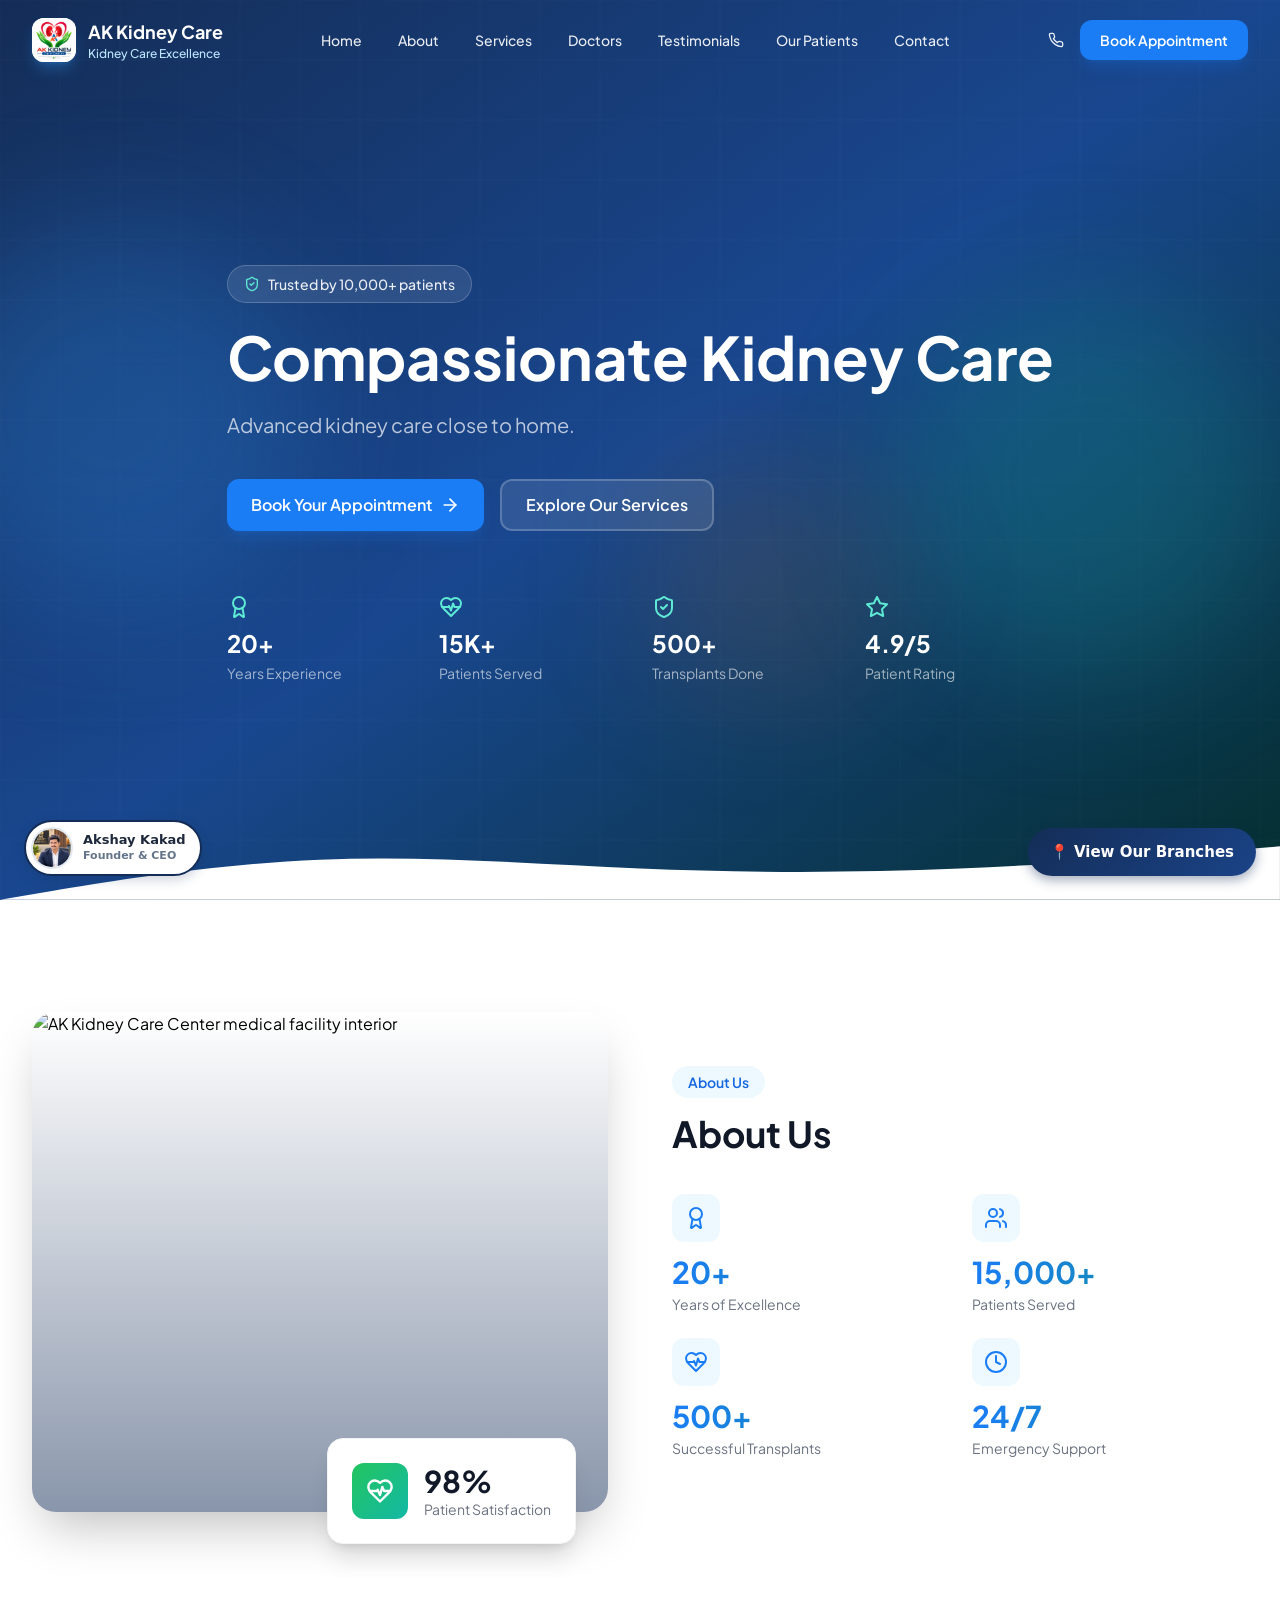
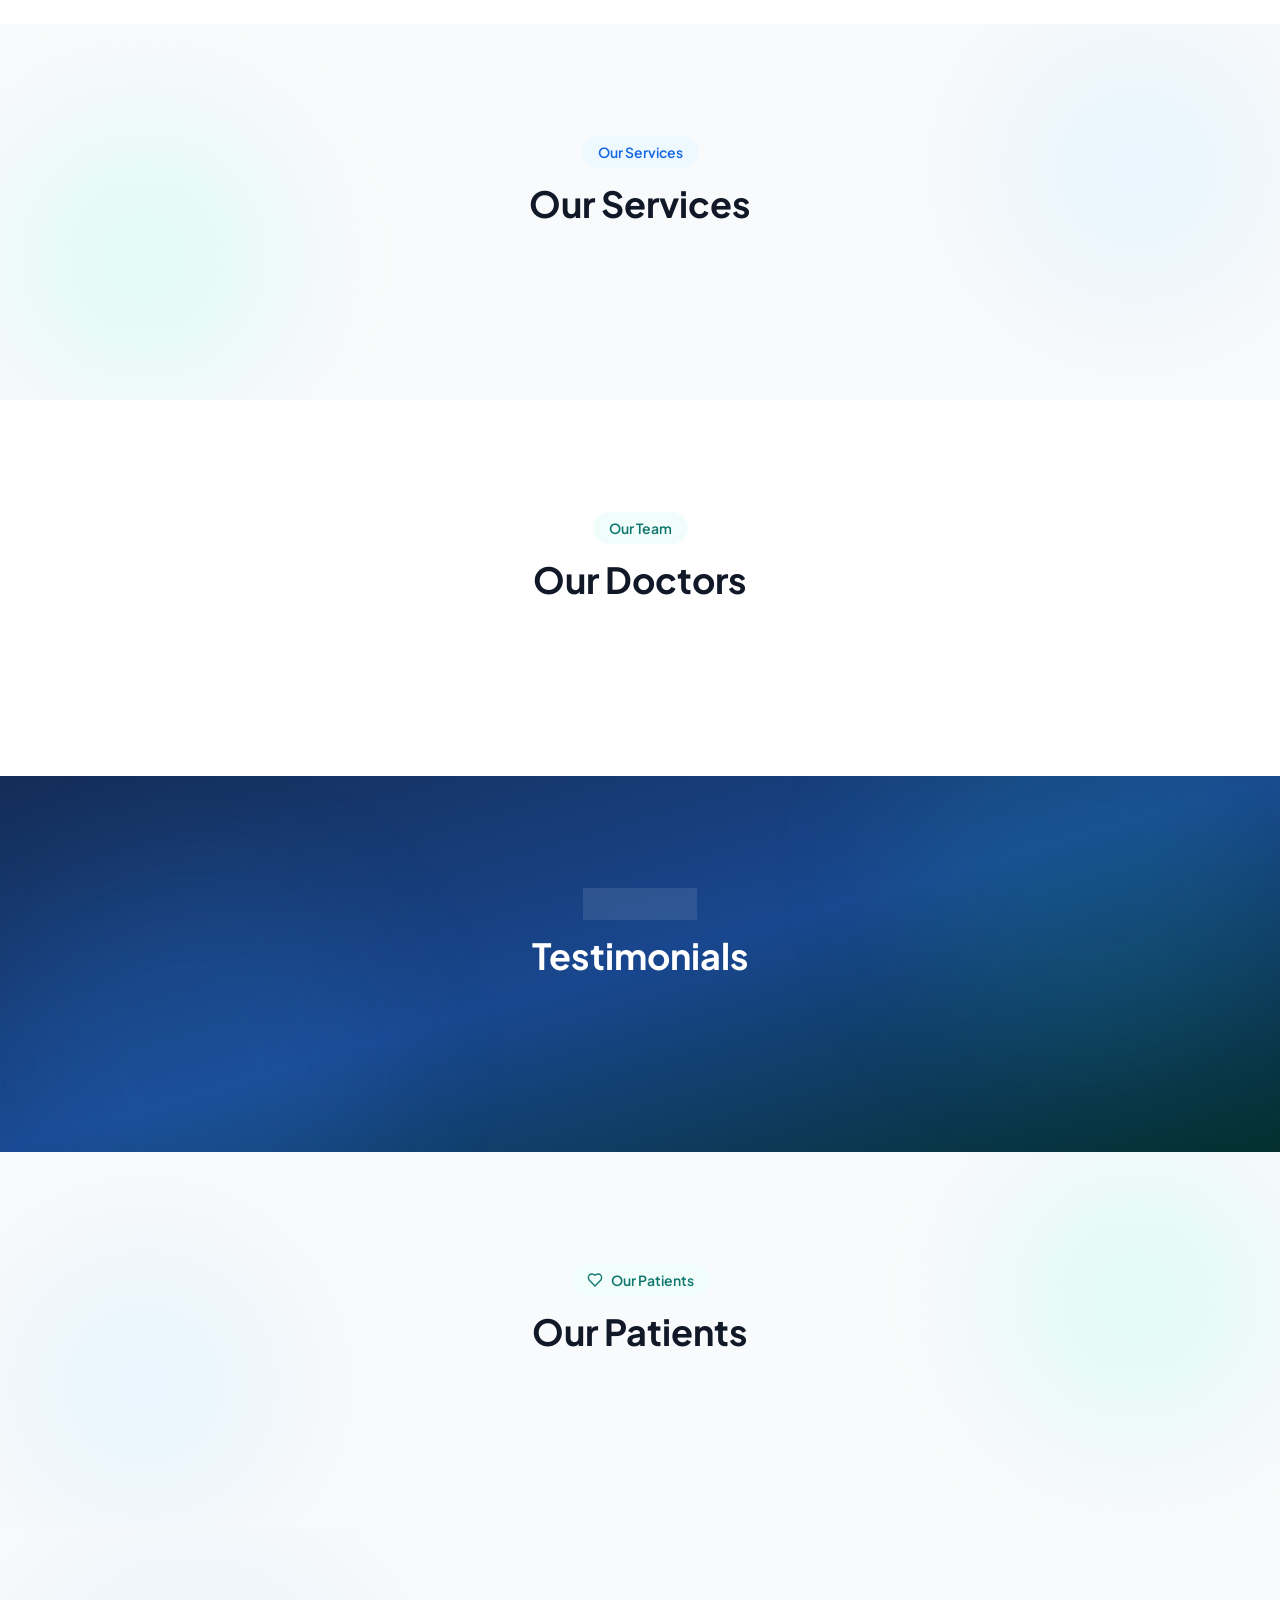
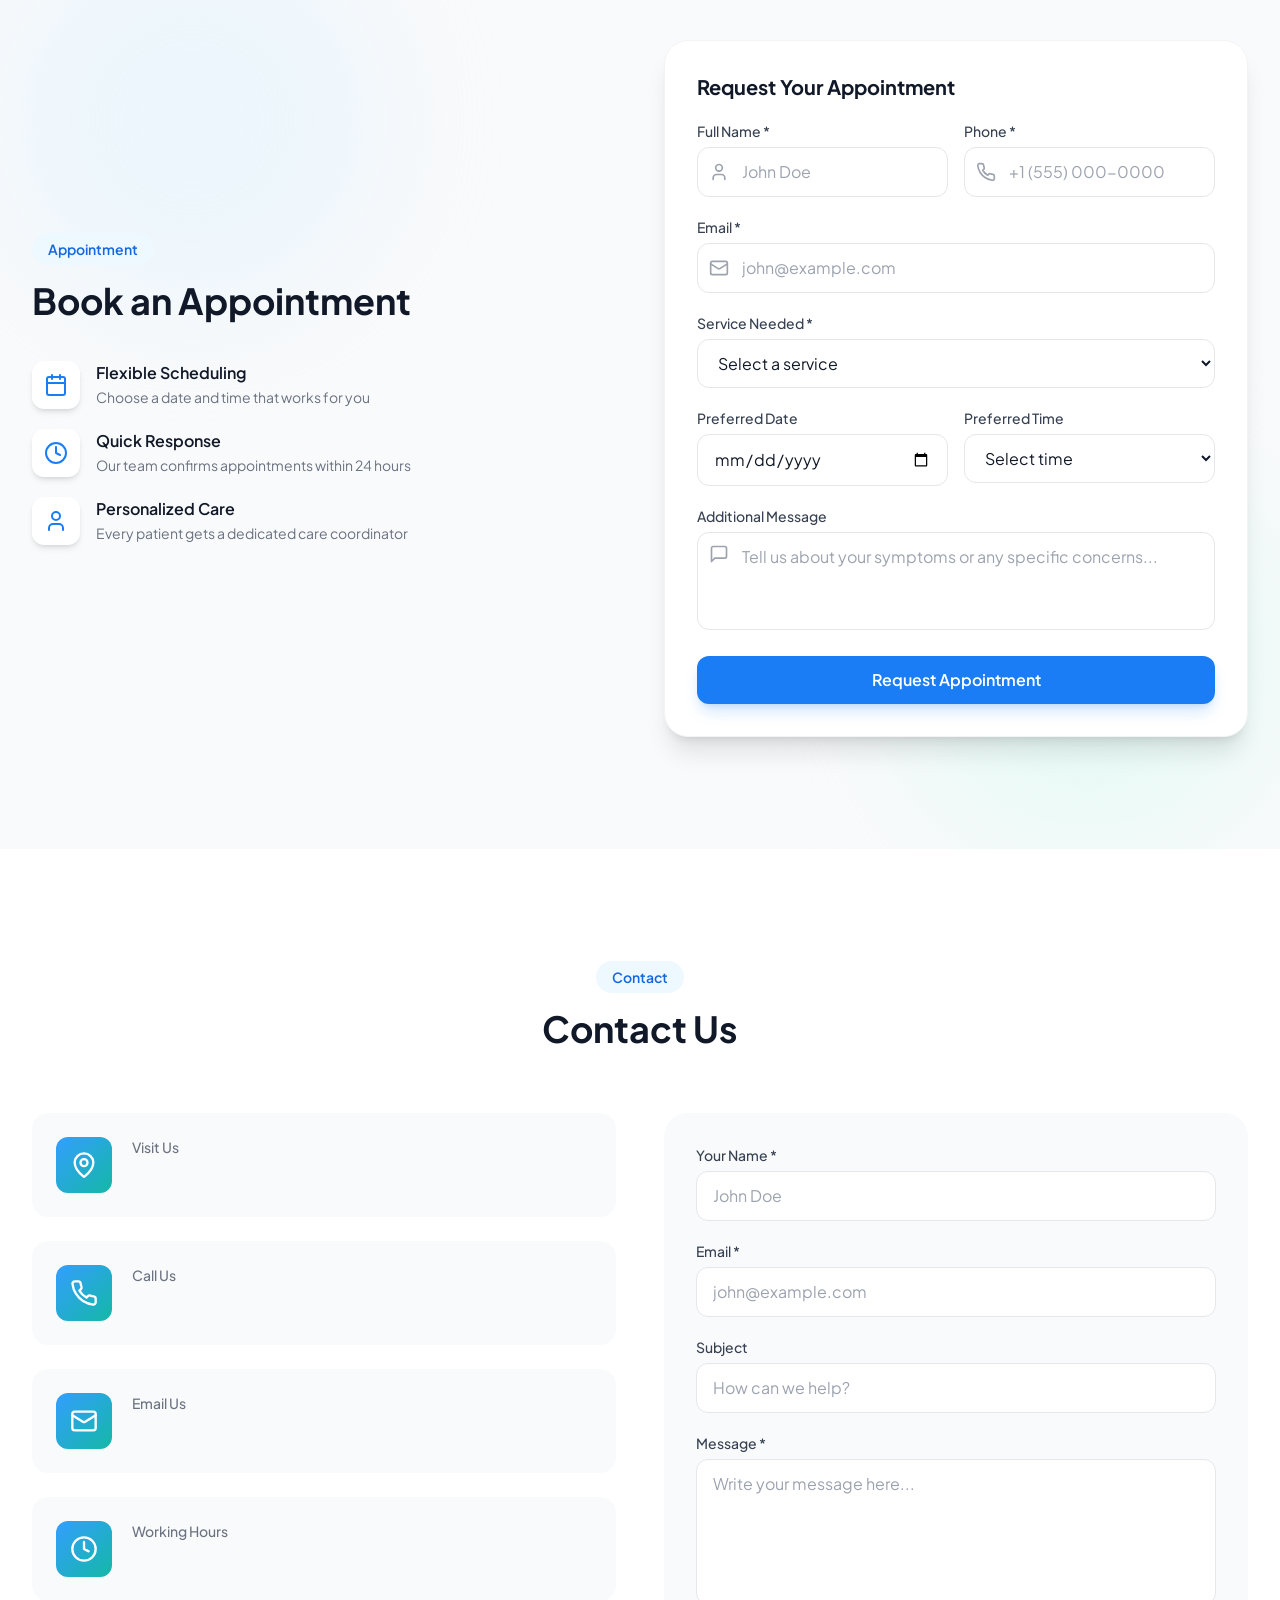
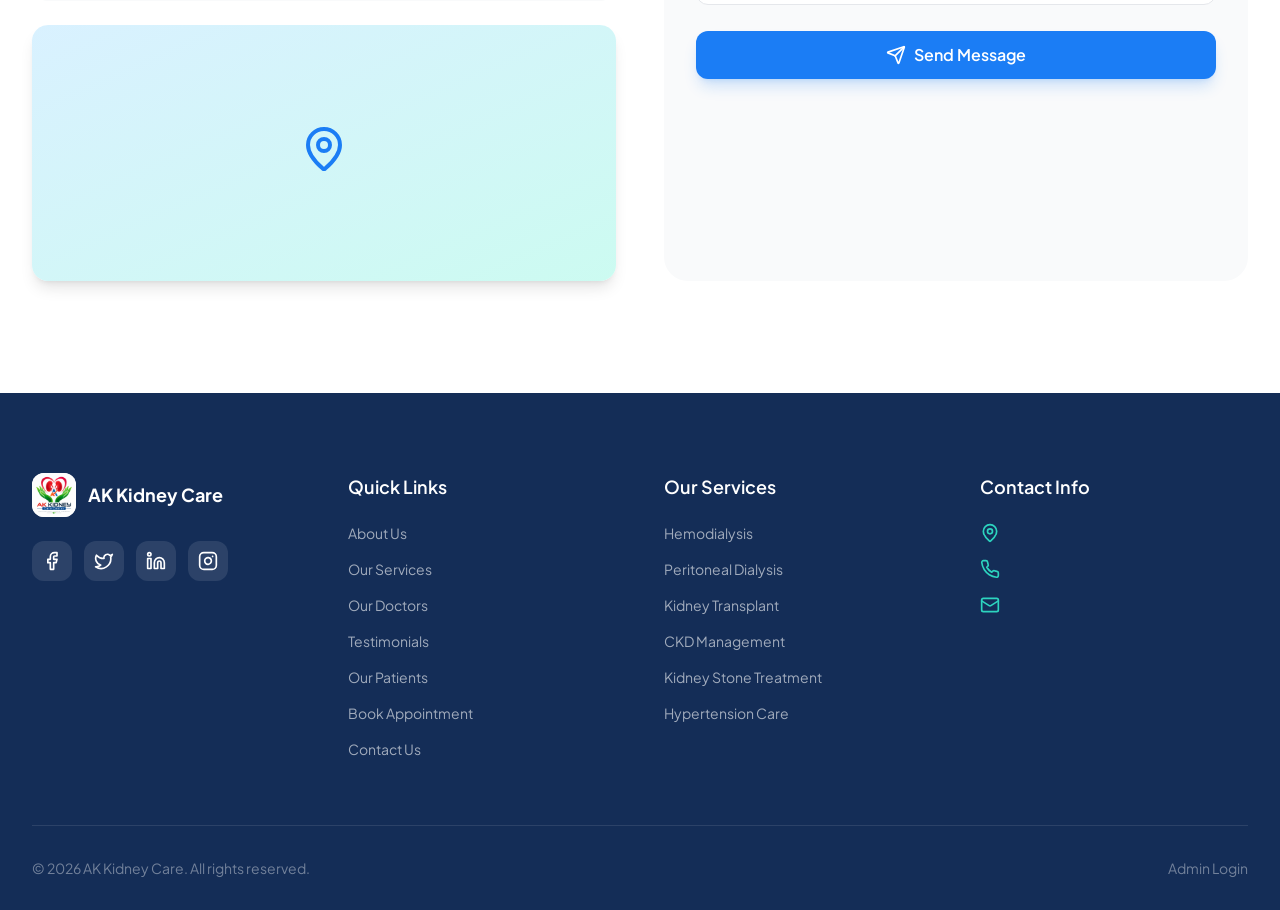
==== commit 474f1e41: "Configure production domain https://akkidneycarecentre.in/ across sitemap, robots, canonical and sch" ====
--- a/index.html
+++ b/index.html
@@ -4,14 +4,7 @@
   <meta charset="utf-8">
   <meta name="viewport" content="width=device-width, initial-scale=1.0">
 
-  <!--
-    =================================================================
-    DEPLOYMENT STEP REQUIRED:
-    After deploying to Vercel/your host, replace every occurrence of
-    SITE_DOMAIN with your real production domain (e.g. akkidneycarecentre.in).
-    Files to update: index.html, sitemap.xml, robots.txt
-    =================================================================
-  -->
+  <!-- Primary Domain: https://akkidneycarecentre.in/ -->
 
   <!-- Favicon -->
   <link rel="icon" type="image/svg+xml" href="/images/favicon.svg">
@@ -27,7 +20,7 @@
   <meta http-equiv="content-language" content="en-IN">
 
   <!-- Canonical -->
-  <link rel="canonical" href="https://SITE_DOMAIN/">
+  <link rel="canonical" href="https://akkidneycarecentre.in/">
 
   <!-- Open Graph -->
   <meta property="og:type" content="website">
@@ -35,8 +28,8 @@
   <meta property="og:locale" content="en_IN">
   <meta property="og:title" content="AK Kidney Care Center | Kidney Specialist &amp; Dialysis Care in Maharashtra">
   <meta property="og:description" content="AK Kidney Care Center provides kidney care, nephrology consultation, dialysis, CKD management and kidney health services in Karjat, Shrigonda and Daund, Maharashtra.">
-  <meta property="og:url" content="https://SITE_DOMAIN/">
-  <meta property="og:image" content="https://SITE_DOMAIN/images/og-image.jpg">
+  <meta property="og:url" content="https://akkidneycarecentre.in/">
+  <meta property="og:image" content="https://akkidneycarecentre.in/images/og-image.jpg">
   <meta property="og:image:width" content="1200">
   <meta property="og:image:height" content="630">
   <meta property="og:image:alt" content="AK Kidney Care Center - Kidney Specialist and Dialysis Care in Maharashtra">
@@ -45,7 +38,7 @@
   <meta name="twitter:card" content="summary_large_image">
   <meta name="twitter:title" content="AK Kidney Care Center | Kidney Specialist &amp; Dialysis Care in Maharashtra">
   <meta name="twitter:description" content="AK Kidney Care Center provides kidney care, nephrology consultation, dialysis, CKD management and kidney health services in Karjat, Shrigonda and Daund, Maharashtra.">
-  <meta name="twitter:image" content="https://SITE_DOMAIN/images/og-image.jpg">
+  <meta name="twitter:image" content="https://akkidneycarecentre.in/images/og-image.jpg">
 
   <!-- Preconnect for fonts -->
   <link rel="preconnect" href="https://fonts.googleapis.com">
@@ -58,9 +51,9 @@
     "@type": "MedicalOrganization",
     "name": "AK Kidney Care Center",
     "medicalSpecialty": "Nephrology",
-    "url": "https://SITE_DOMAIN/",
-    "logo": "https://SITE_DOMAIN/images/logo.jpg",
-    "image": "https://SITE_DOMAIN/images/og-image.jpg",
+    "url": "https://akkidneycarecentre.in/",
+    "logo": "https://akkidneycarecentre.in/images/logo.jpg",
+    "image": "https://akkidneycarecentre.in/images/og-image.jpg",
     "description": "AK Kidney Care Center provides kidney care, nephrology consultation, dialysis and CKD management across Karjat, Shrigonda and Daund in Maharashtra.",
     "areaServed": [
       { "@type": "City", "name": "Karjat" },
@@ -88,13 +81,13 @@
     {
       "@context": "https://schema.org",
       "@type": "MedicalClinic",
-      "name": "AK Kidney Care Center - Karjat",
+      "name": "AK Kidney Care Center - विघ्नहर्ता मल्टी स्पेशलिस्ट हॉस्पिटल, Karjat",
       "medicalSpecialty": "Nephrology",
-      "url": "https://SITE_DOMAIN/",
-      "image": "https://SITE_DOMAIN/images/og-image.jpg",
+      "url": "https://akkidneycarecentre.in/",
+      "image": "https://akkidneycarecentre.in/images/og-image.jpg",
       "address": {
         "@type": "PostalAddress",
-        "streetAddress": "H223+MR3, Gaykarwadi",
+        "streetAddress": "विघ्नहर्ता मल्टी स्पेशलिस्ट हॉस्पिटल, H223+MR3, Gaykarwadi",
         "addressLocality": "Karjat",
         "addressRegion": "Maharashtra",
         "postalCode": "414402",
@@ -104,13 +97,13 @@
     {
       "@context": "https://schema.org",
       "@type": "MedicalClinic",
-      "name": "AK Kidney Care Center - Shrigonda",
+      "name": "AK Kidney Care Center - NEW MEDICARE MULTISPECIALITY HOSPITAL, Shrigonda",
       "medicalSpecialty": "Nephrology",
-      "url": "https://SITE_DOMAIN/",
-      "image": "https://SITE_DOMAIN/images/og-image.jpg",
+      "url": "https://akkidneycarecentre.in/",
+      "image": "https://akkidneycarecentre.in/images/og-image.jpg",
       "address": {
         "@type": "PostalAddress",
-        "streetAddress": "Wadali Rd, near BSNL Office",
+        "streetAddress": "NEW MEDICARE MULTISPECIALITY HOSPITAL, Wadali Rd, near BSNL Office",
         "addressLocality": "Shrigonda",
         "addressRegion": "Maharashtra",
         "postalCode": "413701",
@@ -120,13 +113,13 @@
     {
       "@context": "https://schema.org",
       "@type": "MedicalClinic",
-      "name": "AK Kidney Care Center - Daund",
+      "name": "AK Kidney Care Center - DR PANSARE HOSPITAL & INTENSIVE CARE UNIT, Daund",
       "medicalSpecialty": "Nephrology",
-      "url": "https://SITE_DOMAIN/",
-      "image": "https://SITE_DOMAIN/images/og-image.jpg",
+      "url": "https://akkidneycarecentre.in/",
+      "image": "https://akkidneycarecentre.in/images/og-image.jpg",
       "address": {
         "@type": "PostalAddress",
-        "streetAddress": "FH3P+GF6 Mission Human Park, Road, behind Kalpataru Developers, Lingali",
+        "streetAddress": "DR PANSARE HOSPITAL & INTENSIVE CARE UNIT, FH3P+GF6, Mission Human Park, Road, behind Kalpataru Developers, Lingali",
         "addressLocality": "Daund",
         "addressRegion": "Maharashtra",
         "postalCode": "413801",
@@ -171,7 +164,7 @@
         "name": "Where is AK Kidney Care Center located?",
         "acceptedAnswer": {
           "@type": "Answer",
-          "text": "AK Kidney Care Center has branches in Karjat (H223+MR3, Gaykarwadi, Maharashtra 414402), Shrigonda (Wadali Rd, near BSNL Office, Maharashtra 413701), and Daund (behind Kalpataru Developers, Lingali, Maharashtra 413801)."
+          "text": "AK Kidney Care Center has branches in Karjat (विघ्नहर्ता मल्टी स्पेशलिस्ट हॉस्पिटल, H223+MR3, Gaykarwadi, Karjat, Maharashtra 414402), Shrigonda (NEW MEDICARE MULTISPECIALITY HOSPITAL, Wadali Rd, near BSNL Office, Shrigonda, Maharashtra 413701), and Daund (DR PANSARE HOSPITAL & INTENSIVE CARE UNIT, FH3P+GF6, Mission Human Park, Road, behind Kalpataru Developers, Lingali, Daund, Maharashtra 413801)."
         }
       }
     ]
@@ -273,30 +266,30 @@
         <button class="branches-close-btn" onclick="document.getElementById('branchesPopup').classList.remove('show')" aria-label="Close">&times;</button>
       </div>
       <div class="branches-list">
-        <a href="https://www.google.com/maps/dir/?api=1&destination=H223%2BMR3%2C+Gaykarwadi%2C+Karjat%2C+Maharashtra+414402"
+        <a href="https://maps.app.goo.gl/XsN9VSP4XuzP8rEC7"
            target="_blank" rel="noopener noreferrer" class="branch-item">
           <div class="branch-icon" aria-hidden="true">🏥</div>
           <div class="branch-details">
-            <span class="branch-city">Karjat Branch</span>
+            <span class="branch-city">विघ्नहर्ता मल्टी स्पेशलिस्ट हॉस्पिटल (Karjat)</span>
             <span class="branch-address">H223+MR3, Gaykarwadi, Karjat, Maharashtra 414402</span>
             <span class="branch-action">Get Directions &rarr;</span>
           </div>
         </a>
-        <a href="https://www.google.com/maps/dir/?api=1&destination=Wadali+Rd%2C+near+BSNL+Office%2C+Shrigonda%2C+Maharashtra+413701"
+        <a href="https://maps.app.goo.gl/zZ3jdeS89A3buVmK7"
            target="_blank" rel="noopener noreferrer" class="branch-item">
           <div class="branch-icon" aria-hidden="true">🏥</div>
           <div class="branch-details">
-            <span class="branch-city">Shrigonda Branch</span>
+            <span class="branch-city">NEW MEDICARE MULTISPECIALITY HOSPITAL (Shrigonda)</span>
             <span class="branch-address">Wadali Rd, near BSNL Office, Shrigonda, Maharashtra 413701</span>
             <span class="branch-action">Get Directions &rarr;</span>
           </div>
         </a>
-        <a href="https://www.google.com/maps/dir/?api=1&destination=FH3P%2BGF6+Mission+Human+Park%2C+Road%2C+behind+Kalpataru+Developers%2C+Lingali%2C+Daund%2C+Maharashtra+413801"
+        <a href="https://maps.app.goo.gl/YB12g3d6TvgKfwkT6"
            target="_blank" rel="noopener noreferrer" class="branch-item">
           <div class="branch-icon" aria-hidden="true">🏥</div>
           <div class="branch-details">
-            <span class="branch-city">Daund Branch</span>
-            <span class="branch-address">FH3P+GF6 Mission Human Park, Lingali, Daund, Maharashtra 413801</span>
+            <span class="branch-city">DR PANSARE HOSPITAL &amp; INTENSIVE CARE UNIT (Daund)</span>
+            <span class="branch-address">FH3P+GF6, Mission Human Park, Road, behind Kalpataru Developers, Lingali, Daund, Maharashtra 413801</span>
             <span class="branch-action">Get Directions &rarr;</span>
           </div>
         </a>
